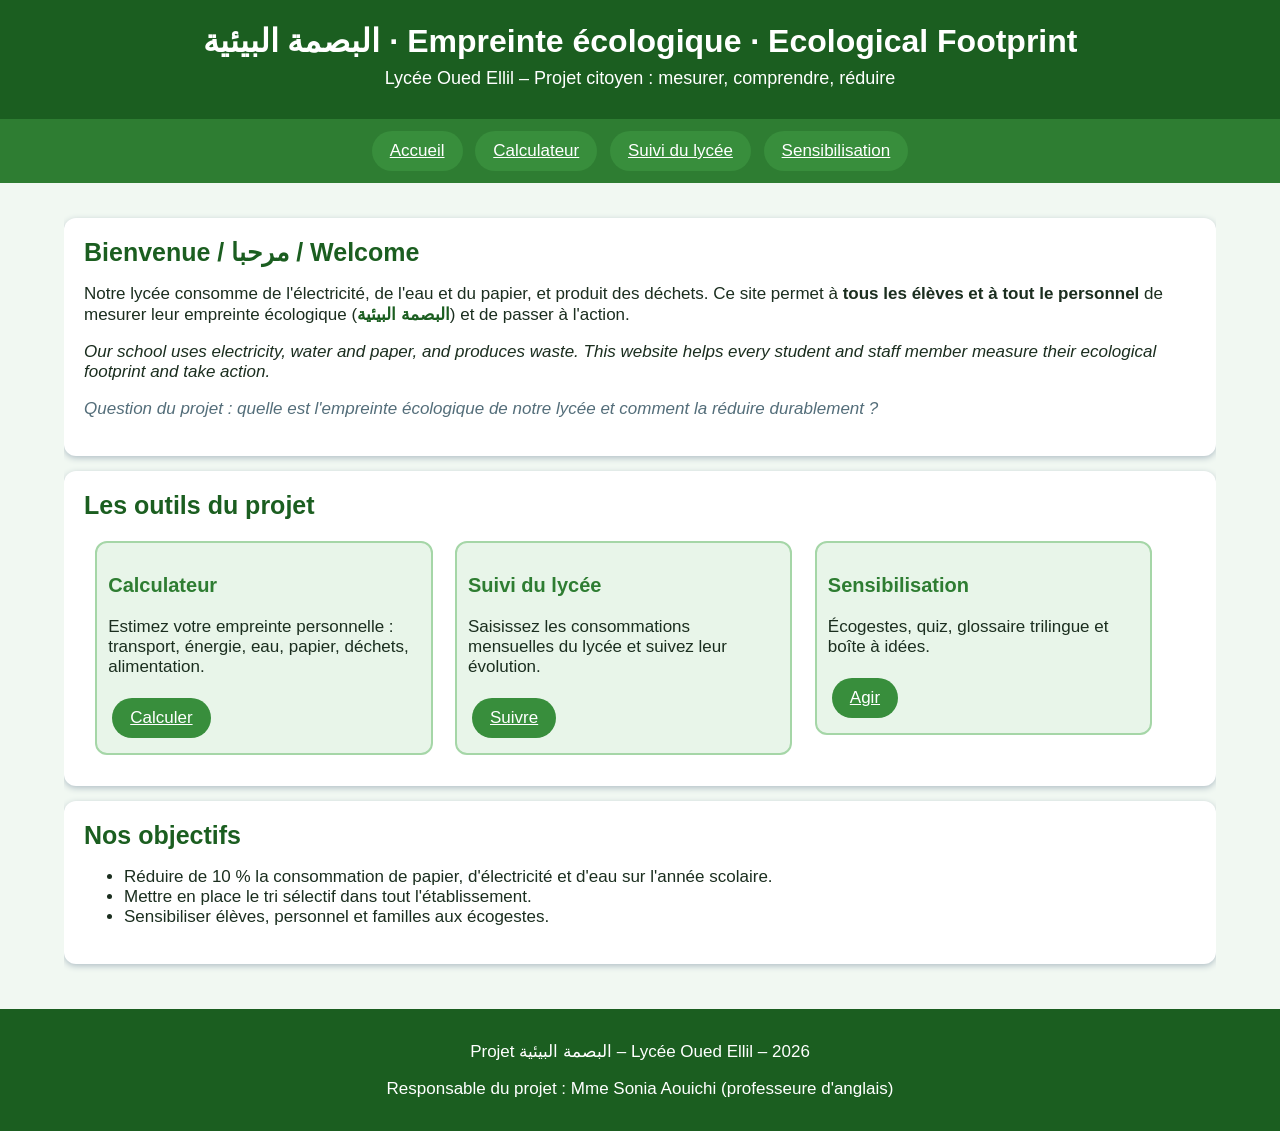
==== index.html @ 9ee53bfc "Application web du projet البصمة البيئية (Lycée Oued Ellil) Co-Authored-By: Claude Sonnet 5.5 <norep" ====
<!DOCTYPE html>
<html lang="fr">
<head>
  <meta charset="UTF-8">
  <meta name="description" content="Projet البصمة البيئية : mesurer et réduire l'empreinte écologique du Lycée Oued Ellil">
  <meta name="author" content="Lycée Oued Ellil">
  <title>Accueil – البصمة البيئية</title>
  <link rel="stylesheet" type="text/css" href="css/style.css">
  <script type="text/javascript" src="js/script.js"></script>
</head>
<body onload="init()">
  <header class="entete">
    <h1 class="titre">البصمة البيئية · Empreinte écologique · Ecological Footprint</h1>
    <p class="sous-titre">Lycée Oued Ellil – Projet citoyen : mesurer, comprendre, réduire</p>
  </header>
  <nav class="menu">
    <a class="lien" href="index.html">Accueil</a>
    <a class="lien" href="calculateur.html">Calculateur</a>
    <a class="lien" href="suivi.html">Suivi du lycée</a>
    <a class="lien" href="sensibilisation.html">Sensibilisation</a>
  </nav>
  <main class="contenu">
    <section class="bloc">
      <h2 class="sous">Bienvenue / مرحبا / Welcome</h2>
      <p>Notre lycée consomme de l'électricité, de l'eau et du papier, et produit des déchets. Ce site permet à <strong>tous les élèves et à tout le personnel</strong> de mesurer leur empreinte écologique (<span class="arabe">البصمة البيئية</span>) et de passer à l'action.</p>
      <p><em>Our school uses electricity, water and paper, and produces waste. This website helps every student and staff member measure their ecological footprint and take action.</em></p>
      <p class="note">Question du projet : quelle est l'empreinte écologique de notre lycée et comment la réduire durablement ?</p>
    </section>
    <section class="bloc">
      <h2 class="sous">Les outils du projet</h2>
      <article class="carte">
        <h3 class="sous3">Calculateur</h3>
        <p>Estimez votre empreinte personnelle : transport, énergie, eau, papier, déchets, alimentation.</p>
        <a class="lien" href="calculateur.html">Calculer</a>
      </article>
      <article class="carte">
        <h3 class="sous3">Suivi du lycée</h3>
        <p>Saisissez les consommations mensuelles du lycée et suivez leur évolution.</p>
        <a class="lien" href="suivi.html">Suivre</a>
      </article>
      <article class="carte">
        <h3 class="sous3">Sensibilisation</h3>
        <p>Écogestes, quiz, glossaire trilingue et boîte à idées.</p>
        <a class="lien" href="sensibilisation.html">Agir</a>
      </article>
      <div class="fin"></div>
    </section>
    <section class="bloc">
      <h2 class="sous">Nos objectifs</h2>
      <ul>
        <li>Réduire de 10 % la consommation de papier, d'électricité et d'eau sur l'année scolaire.</li>
        <li>Mettre en place le tri sélectif dans tout l'établissement.</li>
        <li>Sensibiliser élèves, personnel et familles aux écogestes.</li>
      </ul>
    </section>
  </main>
  <footer class="pied">
    <p>Projet البصمة البيئية – Lycée Oued Ellil – <span id="annee"></span></p>
    <p>Responsable du projet : Mme Sonia Aouichi (professeure d'anglais)</p>
  </footer>
</body>
</html>
---- css/style.css ----
body {
  font-family: Arial, Tahoma, sans-serif;
  font-size: 17px;
  color: #1b2e1f;
  background-color: #f1f8f2;
  margin: 0;
}
header.entete {
  background-color: #1b5e20;
  color: white;
  text-align: center;
  padding: 22px;
}
h1.titre {
  font-size: 32px;
  margin: 0;
}
p.sous-titre {
  font-size: 18px;
  margin: 8px;
}
nav.menu {
  background-color: #2e7d32;
  text-align: center;
  padding: 8px;
}
a.lien {
  display: inline-block;
  color: white;
  background-color: #388e3c;
  padding: 10px 18px;
  margin: 4px;
  border-radius: 20px;
  transition: background-color 0.3s;
}
a.lien:hover {
  background-color: #a5d6a7;
  color: #1b2e1f;
}
main.contenu {
  width: 90%;
  margin: 20px auto;
  overflow: hidden;
}
section.bloc {
  background-color: white;
  padding: 20px;
  margin: 15px 0;
  border-radius: 12px;
  box-shadow: 0 2px 6px #b0bec5;
  overflow: hidden;
}
h2.sous {
  color: #1b5e20;
  font-size: 25px;
  margin: 0 0 10px 0;
}
h3.sous3 {
  color: #2e7d32;
  font-size: 20px;
}
article.carte {
  float: left;
  width: 28%;
  padding: 1%;
  margin: 1%;
  background-color: #e8f5e9;
  border: 2px solid #a5d6a7;
  border-radius: 12px;
  transition: transform 0.3s;
}
article.carte:hover {
  transform: scale(1.04);
}
div.fin {
  clear: both;
}
p.note {
  font-style: italic;
  color: #546e7a;
}
span.arabe {
  color: #1b5e20;
  font-weight: bold;
}
fieldset.groupe {
  border: 2px solid #a5d6a7;
  border-radius: 10px;
  margin: 15px 0;
  padding: 12px;
}
legend.leg {
  color: #1b5e20;
  font-weight: bold;
  font-size: 19px;
}
label.etiq {
  display: block;
  font-weight: bold;
  margin: 12px 0 4px 0;
}
label.choix {
  margin-right: 20px;
}
input.champ {
  width: 40%;
  padding: 8px;
  border: 2px solid #81c784;
  border-radius: 6px;
  font-size: 16px;
}
select.champ {
  width: 44%;
  padding: 8px;
  border: 2px solid #81c784;
  border-radius: 6px;
  font-size: 16px;
}
input.champ:focus {
  background-color: #fffde7;
  border-color: #f9a825;
}
select.champ:focus {
  background-color: #fffde7;
  border-color: #f9a825;
}
input.petit {
  width: 80%;
  padding: 6px;
  border: 2px solid #81c784;
  border-radius: 6px;
  font-size: 15px;
}
input.petit:focus {
  background-color: #fffde7;
  border-color: #f9a825;
}
input.bouton {
  background-color: #2e7d32;
  color: white;
  padding: 12px 28px;
  margin: 10px 8px 10px 0;
  border: none;
  border-radius: 8px;
  font-size: 17px;
  font-weight: bold;
  transition: background-color 0.3s;
}
input.bouton:hover {
  background-color: #f9a825;
  color: #1b2e1f;
}
output.val {
  font-weight: bold;
  color: #1b5e20;
}
div.resultat {
  background-color: #e8f5e9;
  border: 2px solid #43a047;
  border-radius: 10px;
  padding: 15px;
  margin: 15px 0;
}
p.ligne-bar {
  margin: 12px 0 4px 0;
}
div.barre-fond {
  width: 100%;
  height: 20px;
  background-color: #e0e0e0;
  border-radius: 10px;
  overflow: hidden;
}
div.barre {
  width: 0%;
  height: 20px;
  background-color: #43a047;
  transition: width 0.8s;
}
span.faible {
  color: #2e7d32;
  font-weight: bold;
}
span.moyen {
  color: #ef6c00;
  font-weight: bold;
}
span.eleve {
  color: #c62828;
  font-weight: bold;
}
table.tab {
  width: 100%;
  border-collapse: collapse;
  margin: 10px 0;
}
caption.legende {
  font-weight: bold;
  font-size: 18px;
  padding: 8px;
  color: #1b5e20;
}
th.entete-tab {
  background-color: #2e7d32;
  color: white;
  padding: 8px;
  border: 1px solid #1b5e20;
}
td.cellule {
  padding: 8px;
  border: 1px solid #a5d6a7;
  text-align: center;
}
td.cellule-g {
  padding: 8px;
  border: 1px solid #a5d6a7;
  text-align: left;
}
details.eco {
  background-color: #f1f8e9;
  border: 1px solid #c5e1a5;
  border-radius: 8px;
  padding: 10px;
  margin: 8px 0;
}
summary.titre-eco {
  font-weight: bold;
  color: #1b5e20;
}
div.question {
  background-color: #f9fbe7;
  border: 1px solid #dce775;
  border-radius: 8px;
  padding: 12px;
  margin: 12px 0;
}
footer.pied {
  background-color: #1b5e20;
  color: white;
  text-align: center;
  padding: 15px;
  margin: 30px 0 0 0;
}
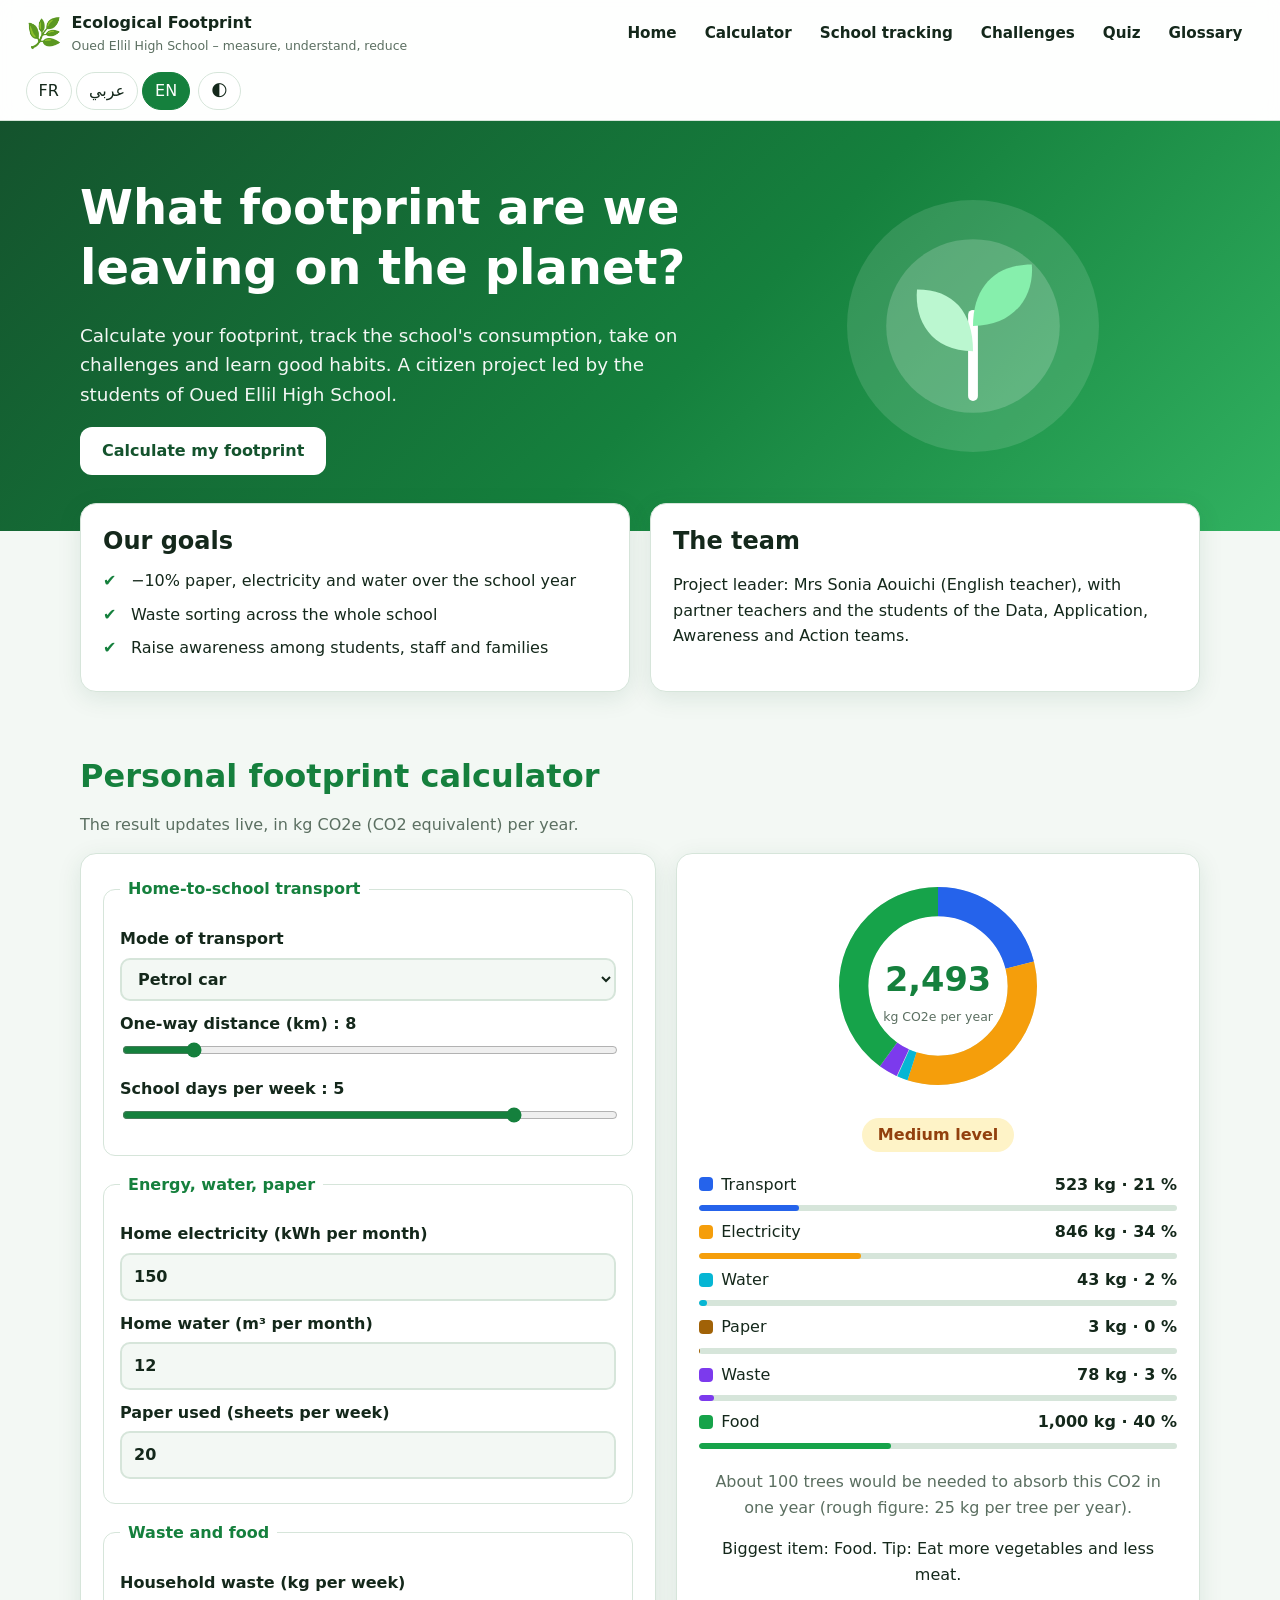
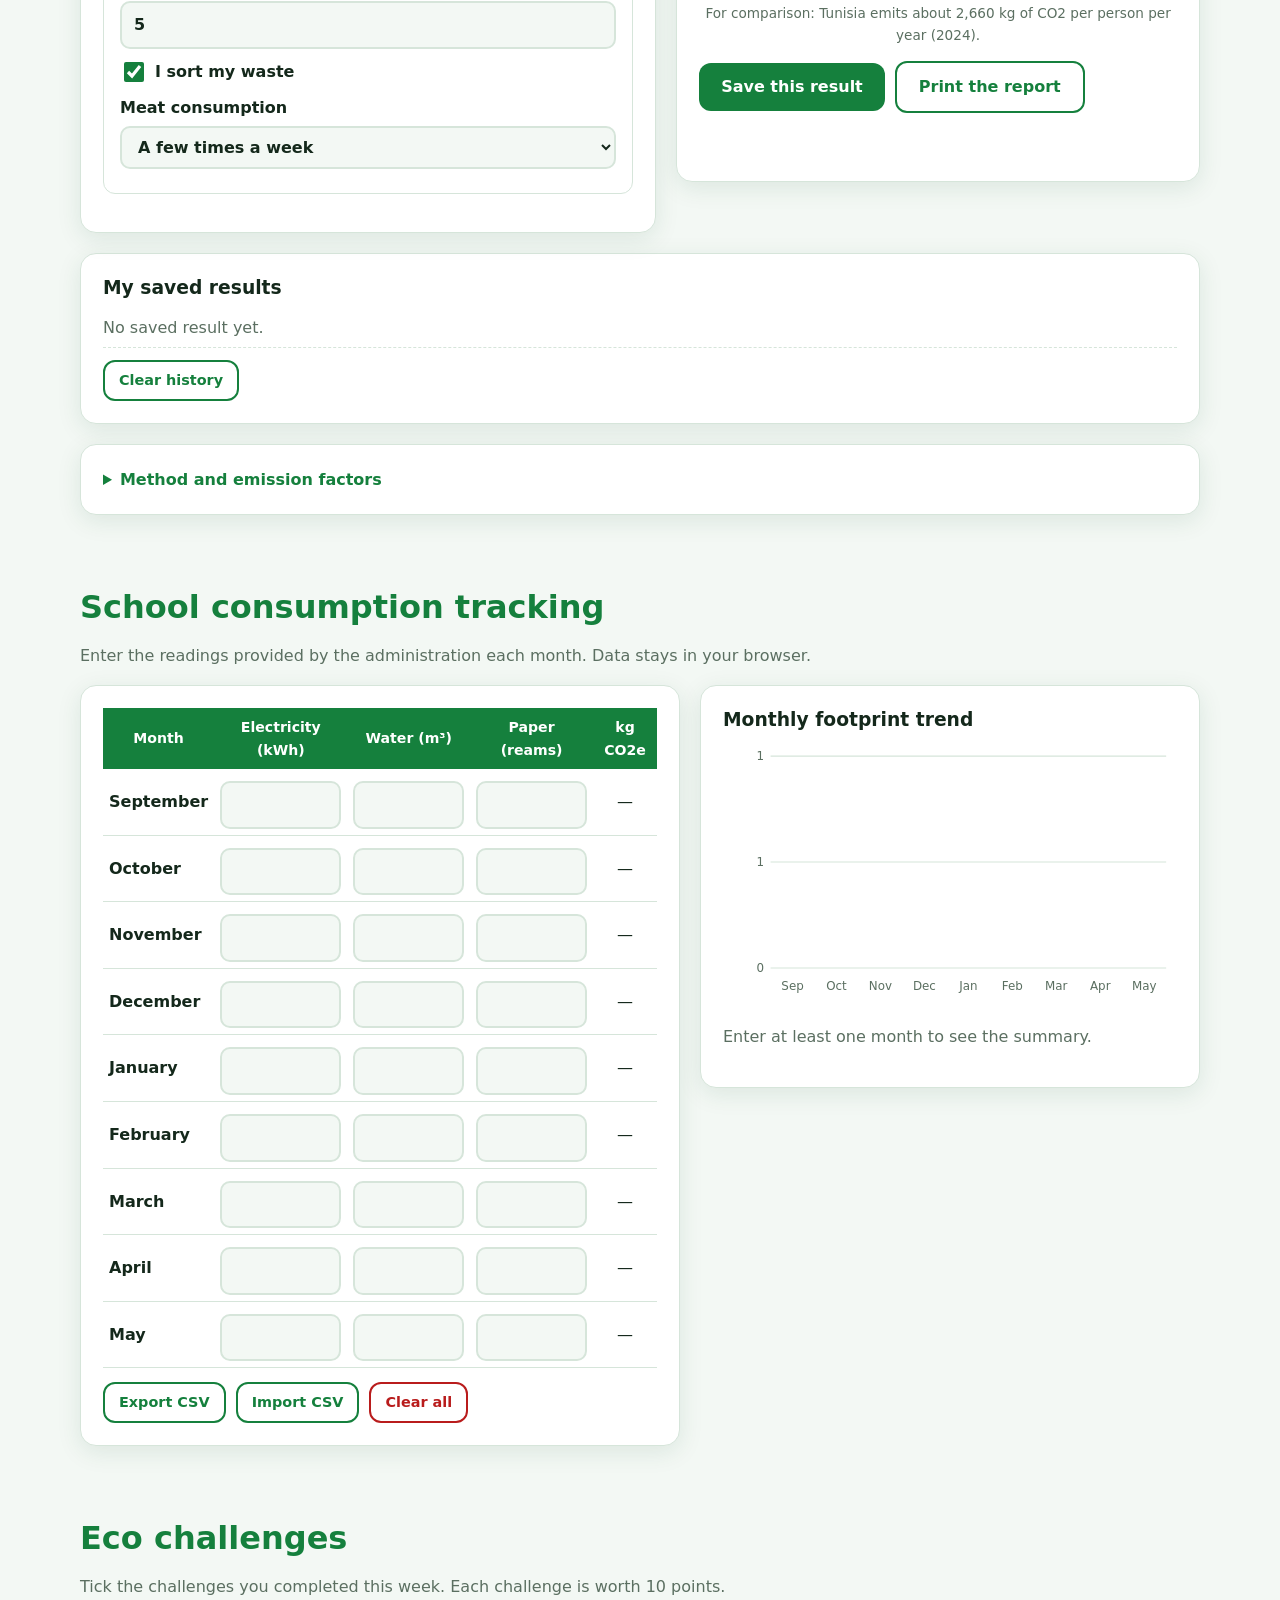
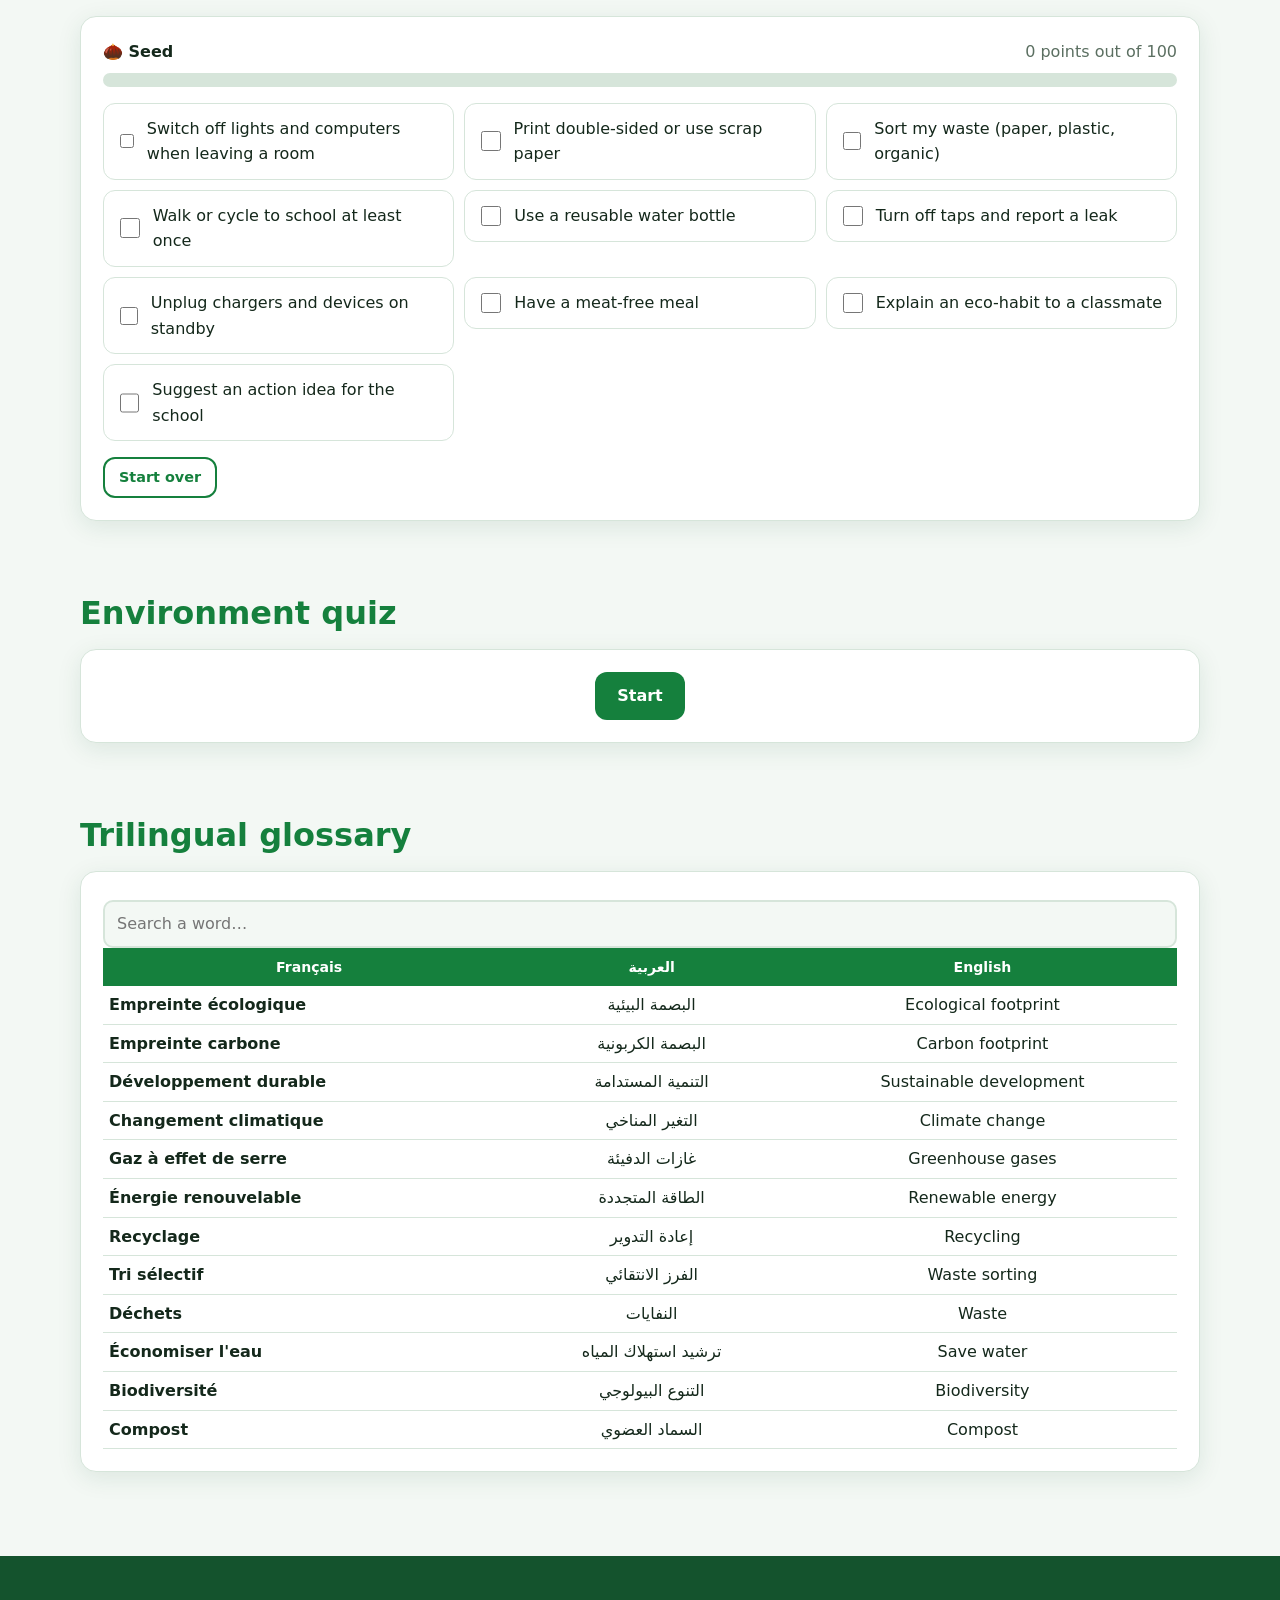
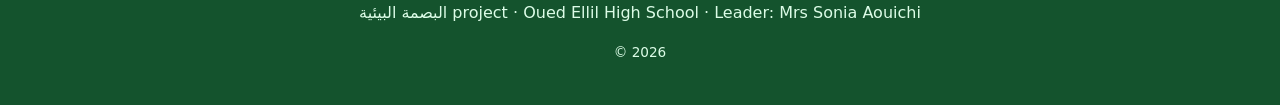
==== commit dcc3b598: "Refonte du site : design moderne, 3 langues (FR/AR/EN, RTL), graphiques, défis, quiz, sauvegarde loc" ====
--- a/index.html
+++ b/index.html
@@ -1,62 +1,240 @@
 <!DOCTYPE html>
-<html lang="fr">
+<html lang="fr" dir="ltr">
 <head>
   <meta charset="UTF-8">
-  <meta name="description" content="Projet البصمة البيئية : mesurer et réduire l'empreinte écologique du Lycée Oued Ellil">
-  <meta name="author" content="Lycée Oued Ellil">
-  <title>Accueil – البصمة البيئية</title>
-  <link rel="stylesheet" type="text/css" href="css/style.css">
-  <script type="text/javascript" src="js/script.js"></script>
+  <meta name="viewport" content="width=device-width, initial-scale=1">
+  <meta name="description" content="البصمة البيئية – Empreinte écologique – Ecological footprint : projet du Lycée Oued Ellil">
+  <meta name="theme-color" content="#14532d">
+  <title>البصمة البيئية · Empreinte écologique</title>
+  <link rel="stylesheet" href="css/style.css">
 </head>
-<body onload="init()">
-  <header class="entete">
-    <h1 class="titre">البصمة البيئية · Empreinte écologique · Ecological Footprint</h1>
-    <p class="sous-titre">Lycée Oued Ellil – Projet citoyen : mesurer, comprendre, réduire</p>
+<body>
+  <a class="skip" href="#main" data-i18n="nav.home">Accueil</a>
+
+  <header class="topbar">
+    <div class="topbar-inner">
+      <div class="brand">
+        <span class="brand-icon" aria-hidden="true">🌿</span>
+        <div>
+          <strong data-i18n="app.title">Empreinte écologique</strong>
+          <small data-i18n="app.sub"></small>
+        </div>
+      </div>
+      <nav class="nav" aria-label="Navigation principale">
+        <a href="#accueil" data-i18n="nav.home"></a>
+        <a href="#calculateur" data-i18n="nav.calc"></a>
+        <a href="#suivi" data-i18n="nav.track"></a>
+        <a href="#defis" data-i18n="nav.chall"></a>
+        <a href="#quiz" data-i18n="nav.quiz"></a>
+        <a href="#glossaire" data-i18n="nav.gloss"></a>
+      </nav>
+      <div class="tools">
+        <div class="langs" role="group" aria-label="Langue">
+          <button type="button" class="chip" data-lang="fr">FR</button>
+          <button type="button" class="chip" data-lang="ar">عربي</button>
+          <button type="button" class="chip" data-lang="en">EN</button>
+        </div>
+        <button type="button" class="chip" id="themeBtn" aria-label="Thème clair / sombre">🌓</button>
+      </div>
+    </div>
   </header>
-  <nav class="menu">
-    <a class="lien" href="index.html">Accueil</a>
-    <a class="lien" href="calculateur.html">Calculateur</a>
-    <a class="lien" href="suivi.html">Suivi du lycée</a>
-    <a class="lien" href="sensibilisation.html">Sensibilisation</a>
-  </nav>
-  <main class="contenu">
-    <section class="bloc">
-      <h2 class="sous">Bienvenue / مرحبا / Welcome</h2>
-      <p>Notre lycée consomme de l'électricité, de l'eau et du papier, et produit des déchets. Ce site permet à <strong>tous les élèves et à tout le personnel</strong> de mesurer leur empreinte écologique (<span class="arabe">البصمة البيئية</span>) et de passer à l'action.</p>
-      <p><em>Our school uses electricity, water and paper, and produces waste. This website helps every student and staff member measure their ecological footprint and take action.</em></p>
-      <p class="note">Question du projet : quelle est l'empreinte écologique de notre lycée et comment la réduire durablement ?</p>
-    </section>
-    <section class="bloc">
-      <h2 class="sous">Les outils du projet</h2>
-      <article class="carte">
-        <h3 class="sous3">Calculateur</h3>
-        <p>Estimez votre empreinte personnelle : transport, énergie, eau, papier, déchets, alimentation.</p>
-        <a class="lien" href="calculateur.html">Calculer</a>
+
+  <main id="main">
+    <!-- ACCUEIL -->
+    <section id="accueil" class="hero">
+      <div class="wrap hero-grid">
+        <div>
+          <h1 data-i18n="hero.title"></h1>
+          <p class="lead" data-i18n="hero.text"></p>
+          <a class="btn" href="#calculateur" data-i18n="hero.cta"></a>
+        </div>
+        <div class="hero-art" aria-hidden="true">
+          <svg viewBox="0 0 200 200" role="img">
+            <circle cx="100" cy="100" r="90" fill="rgba(255,255,255,.12)"/>
+            <circle cx="100" cy="100" r="62" fill="rgba(255,255,255,.18)"/>
+            <path d="M100 150 V92" stroke="#fff" stroke-width="7" stroke-linecap="round"/>
+            <path d="M100 118 C70 118 58 96 60 74 C86 74 100 90 100 118 Z" fill="#bbf7d0"/>
+            <path d="M100 100 C130 100 144 78 142 56 C116 56 100 72 100 100 Z" fill="#86efac"/>
+          </svg>
+        </div>
+      </div>
+    </section>
+
+    <section class="wrap cards3">
+      <article class="card">
+        <h2 data-i18n="goals.title"></h2>
+        <ul class="ticks">
+          <li data-i18n="goals.1"></li>
+          <li data-i18n="goals.2"></li>
+          <li data-i18n="goals.3"></li>
+        </ul>
       </article>
-      <article class="carte">
-        <h3 class="sous3">Suivi du lycée</h3>
-        <p>Saisissez les consommations mensuelles du lycée et suivez leur évolution.</p>
-        <a class="lien" href="suivi.html">Suivre</a>
+      <article class="card">
+        <h2 data-i18n="team.title"></h2>
+        <p data-i18n="team.text"></p>
       </article>
-      <article class="carte">
-        <h3 class="sous3">Sensibilisation</h3>
-        <p>Écogestes, quiz, glossaire trilingue et boîte à idées.</p>
-        <a class="lien" href="sensibilisation.html">Agir</a>
-      </article>
-      <div class="fin"></div>
-    </section>
-    <section class="bloc">
-      <h2 class="sous">Nos objectifs</h2>
-      <ul>
-        <li>Réduire de 10 % la consommation de papier, d'électricité et d'eau sur l'année scolaire.</li>
-        <li>Mettre en place le tri sélectif dans tout l'établissement.</li>
-        <li>Sensibiliser élèves, personnel et familles aux écogestes.</li>
-      </ul>
+    </section>
+
+    <!-- CALCULATEUR -->
+    <section id="calculateur" class="wrap section">
+      <h2 class="section-title" data-i18n="calc.title"></h2>
+      <p class="muted" data-i18n="calc.intro"></p>
+      <div class="calc-grid">
+        <form class="card form" id="calcForm" onsubmit="return false">
+          <fieldset>
+            <legend data-i18n="calc.transport"></legend>
+            <label><span data-i18n="calc.mode"></span>
+              <select id="mode">
+                <option value="0.218" data-i18n="mode.car"></option>
+                <option value="0.113" data-i18n="mode.moto"></option>
+                <option value="0.146" data-i18n="mode.bus"></option>
+                <option value="0" data-i18n="mode.bike"></option>
+              </select>
+            </label>
+            <label><span data-i18n="calc.distance"></span> : <b id="distanceVal">8</b>
+              <input type="range" id="distance" min="0" max="60" step="0.5" value="8">
+            </label>
+            <label><span data-i18n="calc.days"></span> : <b id="daysVal">5</b>
+              <input type="range" id="days" min="1" max="6" step="1" value="5">
+            </label>
+          </fieldset>
+          <fieldset>
+            <legend data-i18n="calc.home"></legend>
+            <label><span data-i18n="calc.elec"></span>
+              <input type="number" id="elec" min="0" step="1" value="150" inputmode="decimal">
+            </label>
+            <label><span data-i18n="calc.water"></span>
+              <input type="number" id="water" min="0" step="0.5" value="12" inputmode="decimal">
+            </label>
+            <label><span data-i18n="calc.paper"></span>
+              <input type="number" id="paper" min="0" step="1" value="20" inputmode="decimal">
+            </label>
+          </fieldset>
+          <fieldset>
+            <legend data-i18n="calc.wastegroup"></legend>
+            <label><span data-i18n="calc.waste"></span>
+              <input type="number" id="waste" min="0" step="0.5" value="5" inputmode="decimal">
+            </label>
+            <label class="check"><input type="checkbox" id="sort" checked> <span data-i18n="calc.sort"></span></label>
+            <label><span data-i18n="calc.food"></span>
+              <select id="food">
+                <option value="1500" data-i18n="food.high"></option>
+                <option value="1000" selected data-i18n="food.mid"></option>
+                <option value="600" data-i18n="food.low"></option>
+              </select>
+            </label>
+          </fieldset>
+        </form>
+
+        <div class="card result" id="result" aria-live="polite">
+          <div class="donut-box">
+            <svg id="donut" viewBox="0 0 120 120" role="img" aria-label="Répartition de l'empreinte"></svg>
+            <div class="donut-center">
+              <strong id="totalVal">0</strong>
+              <span data-i18n="calc.unit"></span>
+            </div>
+          </div>
+          <p id="levelBadge" class="badge"></p>
+          <ul id="legend" class="legend"></ul>
+          <p id="treesText" class="muted"></p>
+          <p id="topText"></p>
+          <p class="muted small" data-i18n="calc.ref"></p>
+          <div class="row">
+            <button type="button" class="btn" id="saveBtn" data-i18n="calc.save"></button>
+            <button type="button" class="btn ghost" id="printBtn" data-i18n="calc.print"></button>
+          </div>
+          <p id="savedMsg" class="ok small" role="status"></p>
+        </div>
+      </div>
+
+      <div class="card">
+        <h3 data-i18n="calc.history"></h3>
+        <ul id="history" class="history"></ul>
+        <button type="button" class="btn ghost small-btn" id="clearHistory" data-i18n="calc.clear"></button>
+      </div>
+      <details class="card method">
+        <summary data-i18n="calc.method"></summary>
+        <p class="muted" data-i18n="calc.methodtext"></p>
+      </details>
+    </section>
+
+    <!-- SUIVI -->
+    <section id="suivi" class="wrap section">
+      <h2 class="section-title" data-i18n="track.title"></h2>
+      <p class="muted" data-i18n="track.intro"></p>
+      <div class="track-grid">
+        <div class="card table-wrap">
+          <table id="trackTable">
+            <thead>
+              <tr>
+                <th data-i18n="th.month"></th>
+                <th data-i18n="th.elec"></th>
+                <th data-i18n="th.water"></th>
+                <th data-i18n="th.paper"></th>
+                <th data-i18n="th.co2"></th>
+              </tr>
+            </thead>
+            <tbody id="trackBody"></tbody>
+          </table>
+          <div class="row">
+            <button type="button" class="btn ghost small-btn" id="exportBtn" data-i18n="track.export"></button>
+            <label class="btn ghost small-btn filebtn"><span data-i18n="track.import"></span>
+              <input type="file" id="importFile" accept=".csv,text/csv" hidden>
+            </label>
+            <button type="button" class="btn ghost small-btn danger" id="resetTrack" data-i18n="track.reset"></button>
+          </div>
+        </div>
+        <div class="card">
+          <h3 data-i18n="track.chart"></h3>
+          <svg id="trackChart" viewBox="0 0 420 240" class="chart" role="img"></svg>
+          <p id="trackSummary" class="muted"></p>
+          <p id="trackVerdict"></p>
+        </div>
+      </div>
+    </section>
+
+    <!-- DEFIS -->
+    <section id="defis" class="wrap section">
+      <h2 class="section-title" data-i18n="chall.title"></h2>
+      <p class="muted" data-i18n="chall.intro"></p>
+      <div class="card">
+        <div class="progress-head">
+          <strong id="badgeName"></strong>
+          <span id="pointsText" class="muted"></span>
+        </div>
+        <div class="progress" aria-hidden="true"><div id="progressBar"></div></div>
+        <ul id="challList" class="chall"></ul>
+        <button type="button" class="btn ghost small-btn" id="challReset" data-i18n="chall.reset"></button>
+      </div>
+    </section>
+
+    <!-- QUIZ -->
+    <section id="quiz" class="wrap section">
+      <h2 class="section-title" data-i18n="quiz.title"></h2>
+      <div class="card quiz" id="quizBox"></div>
+    </section>
+
+    <!-- GLOSSAIRE -->
+    <section id="glossaire" class="wrap section">
+      <h2 class="section-title" data-i18n="gloss.title"></h2>
+      <div class="card table-wrap">
+        <input type="search" id="glossSearch" data-i18n-ph="gloss.search" placeholder="Rechercher…" class="search">
+        <table>
+          <thead>
+            <tr><th data-i18n="gloss.fr"></th><th data-i18n="gloss.ar"></th><th data-i18n="gloss.en"></th></tr>
+          </thead>
+          <tbody id="glossBody"></tbody>
+        </table>
+      </div>
     </section>
   </main>
-  <footer class="pied">
-    <p>Projet البصمة البيئية – Lycée Oued Ellil – <span id="annee"></span></p>
-    <p>Responsable du projet : Mme Sonia Aouichi (professeure d'anglais)</p>
+
+  <footer class="footer">
+    <p data-i18n="footer.text"></p>
+    <p class="small">© <span id="year"></span></p>
   </footer>
+
+  <script src="js/i18n.js"></script>
+  <script src="js/app.js"></script>
 </body>
 </html>
--- a/css/style.css
+++ b/css/style.css
@@ -1,243 +1,195 @@
+:root {
+  --bg: #f3f8f4;
+  --surface: #ffffff;
+  --text: #14281b;
+  --muted: #5b6f61;
+  --line: #d6e5da;
+  --primary: #15803d;
+  --primary-dark: #14532d;
+  --accent: #f59e0b;
+  --danger: #b91c1c;
+  --shadow: 0 6px 24px rgba(20, 83, 45, .10);
+  --radius: 16px;
+}
+[data-theme="dark"] {
+  --bg: #0e1a13;
+  --surface: #162419;
+  --text: #e6f2e9;
+  --muted: #9bb3a3;
+  --line: #264233;
+  --primary: #4ade80;
+  --primary-dark: #052e16;
+  --shadow: 0 6px 24px rgba(0, 0, 0, .35);
+}
+* { box-sizing: border-box; }
+html { scroll-behavior: smooth; scroll-padding-top: 90px; }
 body {
-  font-family: Arial, Tahoma, sans-serif;
-  font-size: 17px;
-  color: #1b2e1f;
-  background-color: #f1f8f2;
   margin: 0;
+  font-family: "Segoe UI", system-ui, -apple-system, Tahoma, Arial, sans-serif;
+  background: var(--bg);
+  color: var(--text);
+  line-height: 1.6;
 }
-header.entete {
-  background-color: #1b5e20;
-  color: white;
-  text-align: center;
-  padding: 22px;
+h1, h2, h3 { line-height: 1.25; margin: 0 0 .5em; }
+a { color: var(--primary); }
+.wrap { width: min(1120px, 92%); margin-inline: auto; }
+.muted { color: var(--muted); }
+.small { font-size: .85rem; }
+.ok { color: var(--primary); font-weight: 600; min-height: 1.4em; }
+.skip { position: absolute; inset-inline-start: -999px; }
+.skip:focus { inset-inline-start: 8px; top: 8px; background: #fff; padding: 8px 12px; z-index: 99; }
+
+/* Barre du haut */
+.topbar {
+  position: sticky; top: 0; z-index: 50;
+  background: color-mix(in srgb, var(--surface) 88%, transparent);
+  backdrop-filter: blur(10px);
+  border-bottom: 1px solid var(--line);
 }
-h1.titre {
-  font-size: 32px;
-  margin: 0;
+.topbar-inner {
+  width: min(1240px, 96%); margin-inline: auto;
+  display: flex; align-items: center; gap: 16px; flex-wrap: wrap;
+  padding: 10px 0;
 }
-p.sous-titre {
-  font-size: 18px;
-  margin: 8px;
+.brand { display: flex; align-items: center; gap: 10px; margin-inline-end: auto; }
+.brand-icon { font-size: 1.8rem; }
+.brand small { display: block; color: var(--muted); font-size: .78rem; }
+.nav { display: flex; gap: 4px; flex-wrap: wrap; }
+.nav a {
+  text-decoration: none; color: var(--text);
+  padding: 6px 12px; border-radius: 999px; font-weight: 600; font-size: .95rem;
 }
-nav.menu {
-  background-color: #2e7d32;
-  text-align: center;
-  padding: 8px;
+.nav a:hover { background: var(--line); }
+.tools { display: flex; gap: 8px; align-items: center; }
+.langs { display: flex; gap: 4px; }
+.chip {
+  border: 1px solid var(--line); background: var(--surface); color: var(--text);
+  border-radius: 999px; padding: 5px 12px; font-weight: 700; cursor: pointer; font: inherit;
 }
-a.lien {
-  display: inline-block;
-  color: white;
-  background-color: #388e3c;
-  padding: 10px 18px;
-  margin: 4px;
-  border-radius: 20px;
-  transition: background-color 0.3s;
+.chip[aria-pressed="true"] { background: var(--primary); color: #fff; border-color: var(--primary); }
+[data-theme="dark"] .chip[aria-pressed="true"] { color: var(--primary-dark); }
+
+/* Boutons */
+.btn {
+  display: inline-block; border: 0; cursor: pointer; font: inherit; font-weight: 700;
+  background: var(--primary); color: #fff; padding: 11px 22px; border-radius: 12px;
+  text-decoration: none; transition: transform .15s, box-shadow .15s;
 }
-a.lien:hover {
-  background-color: #a5d6a7;
-  color: #1b2e1f;
+[data-theme="dark"] .btn { color: var(--primary-dark); }
+.btn:hover { transform: translateY(-2px); box-shadow: var(--shadow); }
+.btn.ghost { background: transparent; color: var(--primary); border: 2px solid var(--primary); }
+.btn.danger { color: var(--danger); border-color: var(--danger); }
+.small-btn { padding: 7px 14px; font-size: .9rem; }
+:focus-visible { outline: 3px solid var(--accent); outline-offset: 2px; }
+
+/* Hero */
+.hero {
+  background: linear-gradient(135deg, #14532d 0%, #15803d 55%, #4ade80 140%);
+  color: #fff; padding: 56px 0;
 }
-main.contenu {
-  width: 90%;
-  margin: 20px auto;
-  overflow: hidden;
+.hero h1 { font-size: clamp(1.9rem, 4.5vw, 3rem); }
+.lead { font-size: 1.15rem; max-width: 56ch; opacity: .95; }
+.hero .btn { background: #fff; color: #14532d; }
+.hero-grid { display: grid; grid-template-columns: 1.4fr 1fr; gap: 32px; align-items: center; }
+.hero-art svg { width: min(280px, 100%); display: block; margin-inline: auto; animation: float 5s ease-in-out infinite; }
+@keyframes float { 50% { transform: translateY(-10px); } }
+
+/* Cartes et sections */
+.section { padding: 44px 0 8px; }
+.section-title { font-size: clamp(1.5rem, 3vw, 2rem); color: var(--primary); }
+.card {
+  background: var(--surface); border: 1px solid var(--line);
+  border-radius: var(--radius); box-shadow: var(--shadow); padding: 22px; margin-bottom: 20px;
 }
-section.bloc {
-  background-color: white;
-  padding: 20px;
-  margin: 15px 0;
-  border-radius: 12px;
-  box-shadow: 0 2px 6px #b0bec5;
-  overflow: hidden;
+.cards3 { display: grid; grid-template-columns: repeat(auto-fit, minmax(300px, 1fr)); gap: 20px; margin-top: -28px; position: relative; }
+.ticks { list-style: none; padding: 0; margin: 0; }
+.ticks li { padding-inline-start: 28px; position: relative; margin: 8px 0; }
+.ticks li::before { content: "✔"; position: absolute; inset-inline-start: 0; color: var(--primary); font-weight: 800; }
+
+/* Formulaires */
+.calc-grid { display: grid; grid-template-columns: 1.1fr 1fr; gap: 20px; align-items: start; margin-top: 16px; }
+fieldset { border: 1px solid var(--line); border-radius: 12px; margin: 0 0 16px; padding: 14px 16px; }
+legend { font-weight: 800; color: var(--primary); padding: 0 8px; }
+label { display: block; margin: 10px 0; font-weight: 600; }
+.check { display: flex; align-items: center; gap: 8px; }
+input[type="number"], select, .search {
+  display: block; width: 100%; margin-top: 6px; padding: 9px 12px; font: inherit;
+  background: var(--bg); color: var(--text); border: 2px solid var(--line); border-radius: 10px;
 }
-h2.sous {
-  color: #1b5e20;
-  font-size: 25px;
-  margin: 0 0 10px 0;
+input[type="number"]:focus, select:focus, .search:focus { border-color: var(--primary); outline: none; }
+input[type="range"] { width: 100%; accent-color: var(--primary); margin-top: 6px; }
+input[type="checkbox"] { width: 20px; height: 20px; accent-color: var(--primary); }
+.row { display: flex; gap: 10px; flex-wrap: wrap; margin-top: 14px; align-items: center; }
+.filebtn { cursor: pointer; margin: 0; }
+
+/* Résultat */
+.result { position: sticky; top: 96px; text-align: center; }
+.donut-box { position: relative; width: 220px; margin: 0 auto 8px; }
+#donut { width: 100%; transform: rotate(-90deg); }
+.donut-center { position: absolute; inset: 0; display: flex; flex-direction: column; align-items: center; justify-content: center; }
+.donut-center strong { font-size: 2.1rem; color: var(--primary); }
+.donut-center span { font-size: .78rem; color: var(--muted); max-width: 110px; }
+.badge { display: inline-block; padding: 4px 16px; border-radius: 999px; font-weight: 800; margin: 6px 0; }
+.badge.low { background: #dcfce7; color: #166534; }
+.badge.mid { background: #fef3c7; color: #92400e; }
+.badge.high { background: #fee2e2; color: #991b1b; }
+.legend { list-style: none; padding: 0; margin: 10px 0; text-align: start; }
+.legend li { display: grid; grid-template-columns: 14px 1fr auto; gap: 8px; align-items: center; padding: 4px 0; }
+.legend i { width: 14px; height: 14px; border-radius: 4px; display: block; }
+.legend .bar { grid-column: 1 / -1; height: 6px; background: var(--line); border-radius: 4px; overflow: hidden; }
+.legend .bar div { height: 100%; border-radius: 4px; transition: width .6s; }
+.history { list-style: none; padding: 0; margin: 0 0 12px; }
+.history li { display: flex; justify-content: space-between; border-bottom: 1px dashed var(--line); padding: 6px 0; }
+.method summary { cursor: pointer; font-weight: 700; color: var(--primary); }
+
+/* Suivi */
+.track-grid { display: grid; grid-template-columns: 1.2fr 1fr; gap: 20px; margin-top: 16px; align-items: start; }
+.table-wrap { overflow-x: auto; }
+table { width: 100%; border-collapse: collapse; }
+th { background: var(--primary); color: #fff; padding: 8px; font-size: .88rem; }
+[data-theme="dark"] th { color: var(--primary-dark); }
+td { padding: 6px; border-bottom: 1px solid var(--line); text-align: center; }
+td:first-child { text-align: start; font-weight: 600; }
+td input { width: 100%; min-width: 70px; padding: 6px; font: inherit; text-align: center; background: var(--bg); color: var(--text); border: 1px solid var(--line); border-radius: 8px; }
+.chart { width: 100%; height: auto; }
+.chart text { fill: var(--muted); font-size: 11px; }
+
+/* Défis */
+.progress-head { display: flex; justify-content: space-between; margin-bottom: 8px; }
+.progress { height: 14px; background: var(--line); border-radius: 999px; overflow: hidden; }
+#progressBar { height: 100%; width: 0; background: linear-gradient(90deg, #86efac, #15803d); transition: width .5s; }
+.chall { list-style: none; padding: 0; margin: 16px 0; display: grid; grid-template-columns: repeat(auto-fit, minmax(300px, 1fr)); gap: 10px; }
+.chall li label { display: flex; gap: 10px; align-items: center; margin: 0; padding: 12px; border: 1px solid var(--line); border-radius: 12px; cursor: pointer; font-weight: 500; }
+.chall li label:hover { background: var(--bg); }
+.chall li.done label { background: #dcfce7; color: #14532d; border-color: #86efac; }
+
+/* Quiz */
+.quiz .opt { display: block; width: 100%; text-align: start; margin: 8px 0; padding: 12px 16px; font: inherit; background: var(--bg); color: var(--text); border: 2px solid var(--line); border-radius: 12px; cursor: pointer; }
+.quiz .opt:hover:not(:disabled) { border-color: var(--primary); }
+.quiz .opt.good { background: #dcfce7; border-color: #16a34a; color: #14532d; }
+.quiz .opt.bad { background: #fee2e2; border-color: #dc2626; color: #7f1d1d; }
+.quiz .bar { height: 8px; background: var(--line); border-radius: 8px; overflow: hidden; margin-bottom: 14px; }
+.quiz .bar div { height: 100%; background: var(--primary); transition: width .4s; }
+.final { text-align: center; }
+.final .big { font-size: 3rem; font-weight: 800; color: var(--primary); }
+
+.footer { text-align: center; background: var(--primary-dark); color: #dcfce7; padding: 28px 12px; margin-top: 56px; }
+[data-theme="dark"] .footer { background: #052e16; }
+
+/* Adaptation écrans */
+@media (max-width: 860px) {
+  .hero-grid, .calc-grid, .track-grid { grid-template-columns: 1fr; }
+  .hero-art { display: none; }
+  .result { position: static; }
+  .brand small { display: none; }
 }
-h3.sous3 {
-  color: #2e7d32;
-  font-size: 20px;
+@media (prefers-reduced-motion: reduce) {
+  * { animation: none !important; transition: none !important; scroll-behavior: auto !important; }
 }
-article.carte {
-  float: left;
-  width: 28%;
-  padding: 1%;
-  margin: 1%;
-  background-color: #e8f5e9;
-  border: 2px solid #a5d6a7;
-  border-radius: 12px;
-  transition: transform 0.3s;
+/* Impression : rapport propre */
+@media print {
+  .topbar, .hero, .cards3, #suivi, #defis, #quiz, #glossaire, .footer, .row, form, .method, #clearHistory { display: none !important; }
+  body { background: #fff; color: #000; }
+  .card { box-shadow: none; border: 1px solid #999; }
+  .result { position: static; }
 }
-article.carte:hover {
-  transform: scale(1.04);
-}
-div.fin {
-  clear: both;
-}
-p.note {
-  font-style: italic;
-  color: #546e7a;
-}
-span.arabe {
-  color: #1b5e20;
-  font-weight: bold;
-}
-fieldset.groupe {
-  border: 2px solid #a5d6a7;
-  border-radius: 10px;
-  margin: 15px 0;
-  padding: 12px;
-}
-legend.leg {
-  color: #1b5e20;
-  font-weight: bold;
-  font-size: 19px;
-}
-label.etiq {
-  display: block;
-  font-weight: bold;
-  margin: 12px 0 4px 0;
-}
-label.choix {
-  margin-right: 20px;
-}
-input.champ {
-  width: 40%;
-  padding: 8px;
-  border: 2px solid #81c784;
-  border-radius: 6px;
-  font-size: 16px;
-}
-select.champ {
-  width: 44%;
-  padding: 8px;
-  border: 2px solid #81c784;
-  border-radius: 6px;
-  font-size: 16px;
-}
-input.champ:focus {
-  background-color: #fffde7;
-  border-color: #f9a825;
-}
-select.champ:focus {
-  background-color: #fffde7;
-  border-color: #f9a825;
-}
-input.petit {
-  width: 80%;
-  padding: 6px;
-  border: 2px solid #81c784;
-  border-radius: 6px;
-  font-size: 15px;
-}
-input.petit:focus {
-  background-color: #fffde7;
-  border-color: #f9a825;
-}
-input.bouton {
-  background-color: #2e7d32;
-  color: white;
-  padding: 12px 28px;
-  margin: 10px 8px 10px 0;
-  border: none;
-  border-radius: 8px;
-  font-size: 17px;
-  font-weight: bold;
-  transition: background-color 0.3s;
-}
-input.bouton:hover {
-  background-color: #f9a825;
-  color: #1b2e1f;
-}
-output.val {
-  font-weight: bold;
-  color: #1b5e20;
-}
-div.resultat {
-  background-color: #e8f5e9;
-  border: 2px solid #43a047;
-  border-radius: 10px;
-  padding: 15px;
-  margin: 15px 0;
-}
-p.ligne-bar {
-  margin: 12px 0 4px 0;
-}
-div.barre-fond {
-  width: 100%;
-  height: 20px;
-  background-color: #e0e0e0;
-  border-radius: 10px;
-  overflow: hidden;
-}
-div.barre {
-  width: 0%;
-  height: 20px;
-  background-color: #43a047;
-  transition: width 0.8s;
-}
-span.faible {
-  color: #2e7d32;
-  font-weight: bold;
-}
-span.moyen {
-  color: #ef6c00;
-  font-weight: bold;
-}
-span.eleve {
-  color: #c62828;
-  font-weight: bold;
-}
-table.tab {
-  width: 100%;
-  border-collapse: collapse;
-  margin: 10px 0;
-}
-caption.legende {
-  font-weight: bold;
-  font-size: 18px;
-  padding: 8px;
-  color: #1b5e20;
-}
-th.entete-tab {
-  background-color: #2e7d32;
-  color: white;
-  padding: 8px;
-  border: 1px solid #1b5e20;
-}
-td.cellule {
-  padding: 8px;
-  border: 1px solid #a5d6a7;
-  text-align: center;
-}
-td.cellule-g {
-  padding: 8px;
-  border: 1px solid #a5d6a7;
-  text-align: left;
-}
-details.eco {
-  background-color: #f1f8e9;
-  border: 1px solid #c5e1a5;
-  border-radius: 8px;
-  padding: 10px;
-  margin: 8px 0;
-}
-summary.titre-eco {
-  font-weight: bold;
-  color: #1b5e20;
-}
-div.question {
-  background-color: #f9fbe7;
-  border: 1px solid #dce775;
-  border-radius: 8px;
-  padding: 12px;
-  margin: 12px 0;
-}
-footer.pied {
-  background-color: #1b5e20;
-  color: white;
-  text-align: center;
-  padding: 15px;
-  margin: 30px 0 0 0;
-}
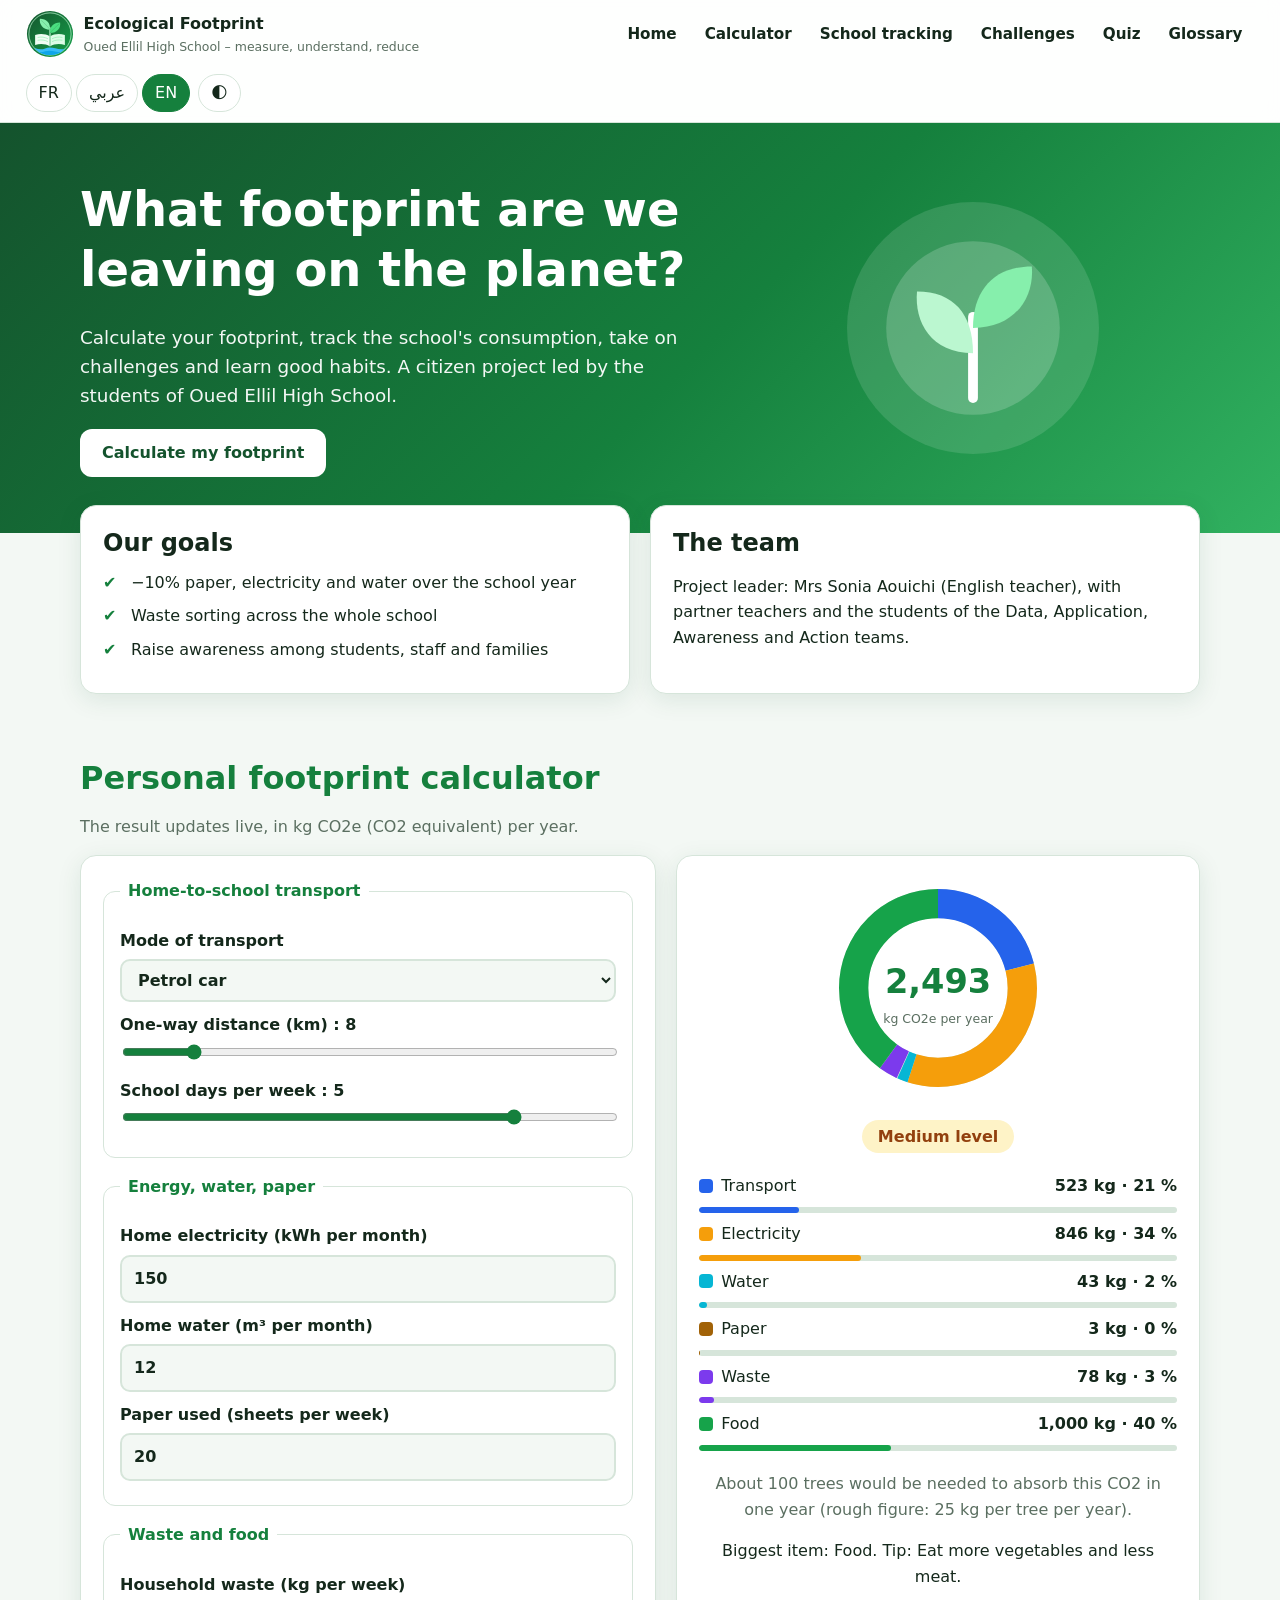
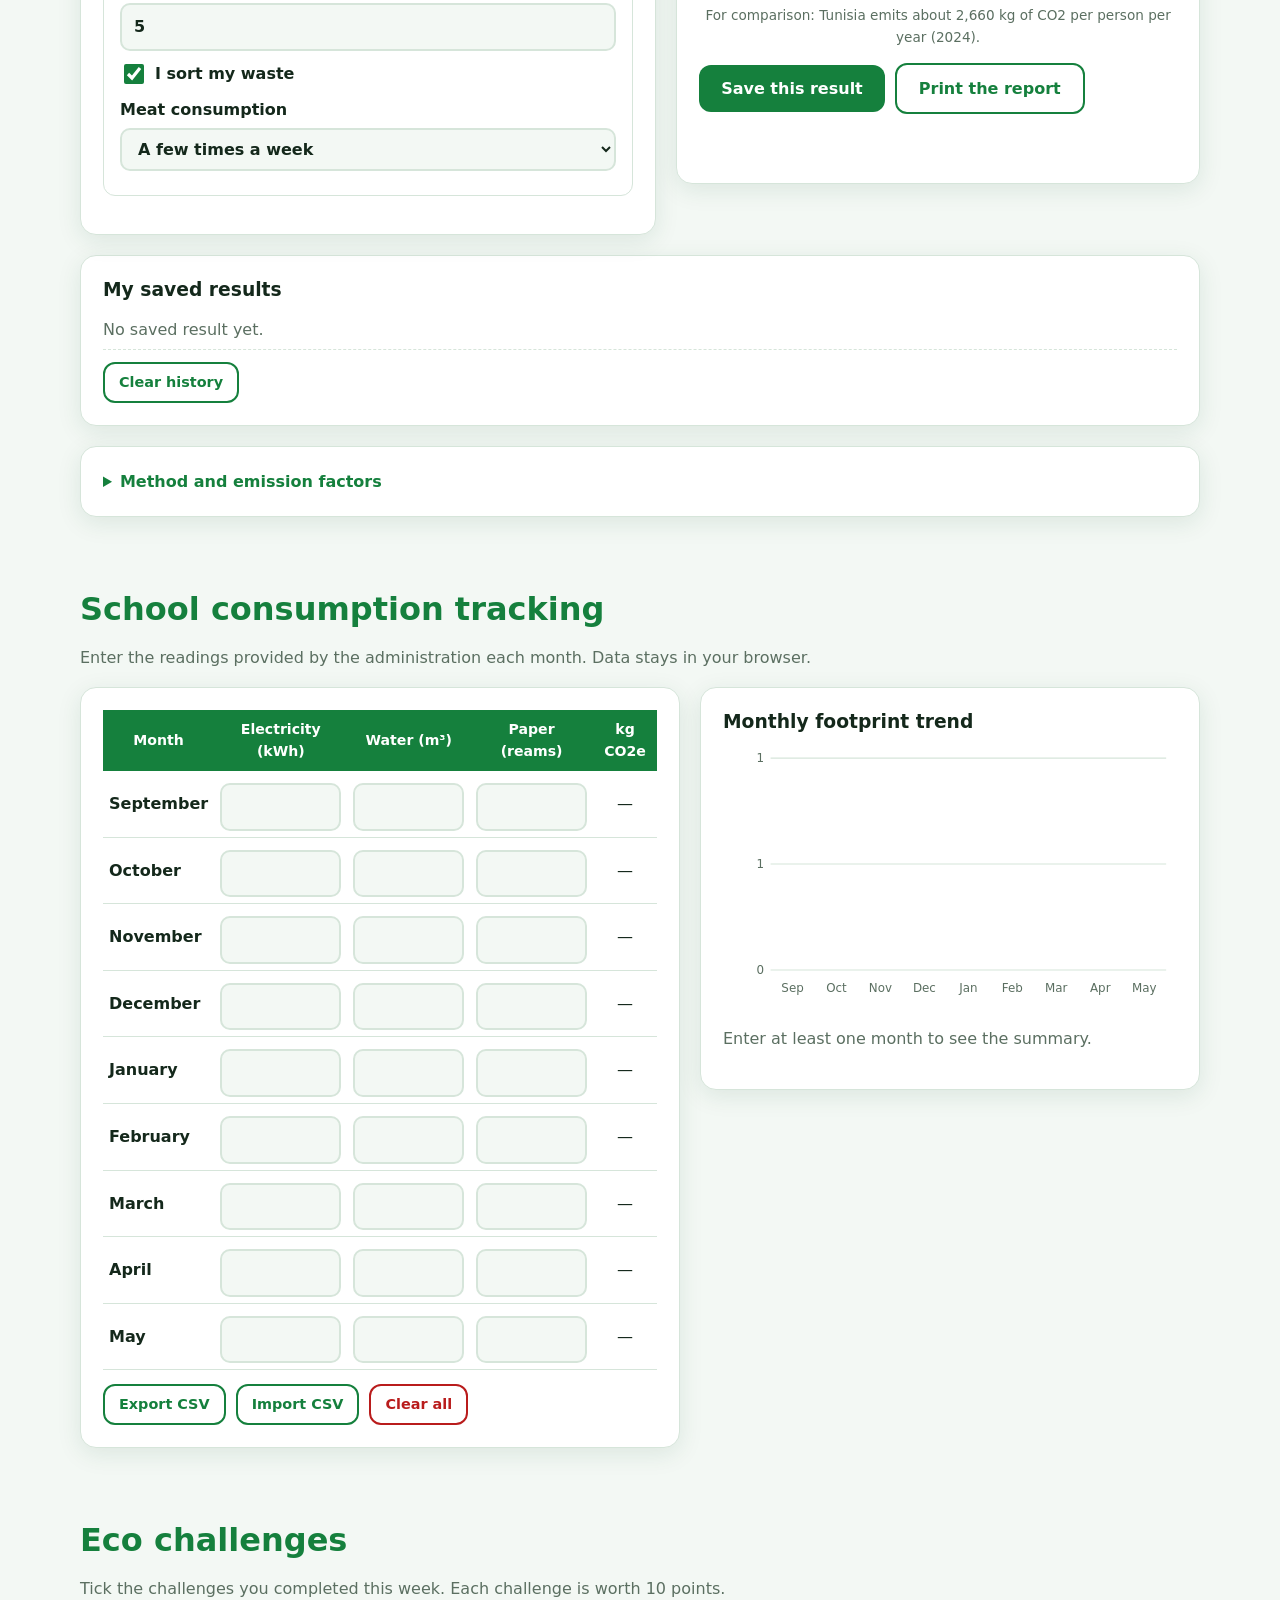
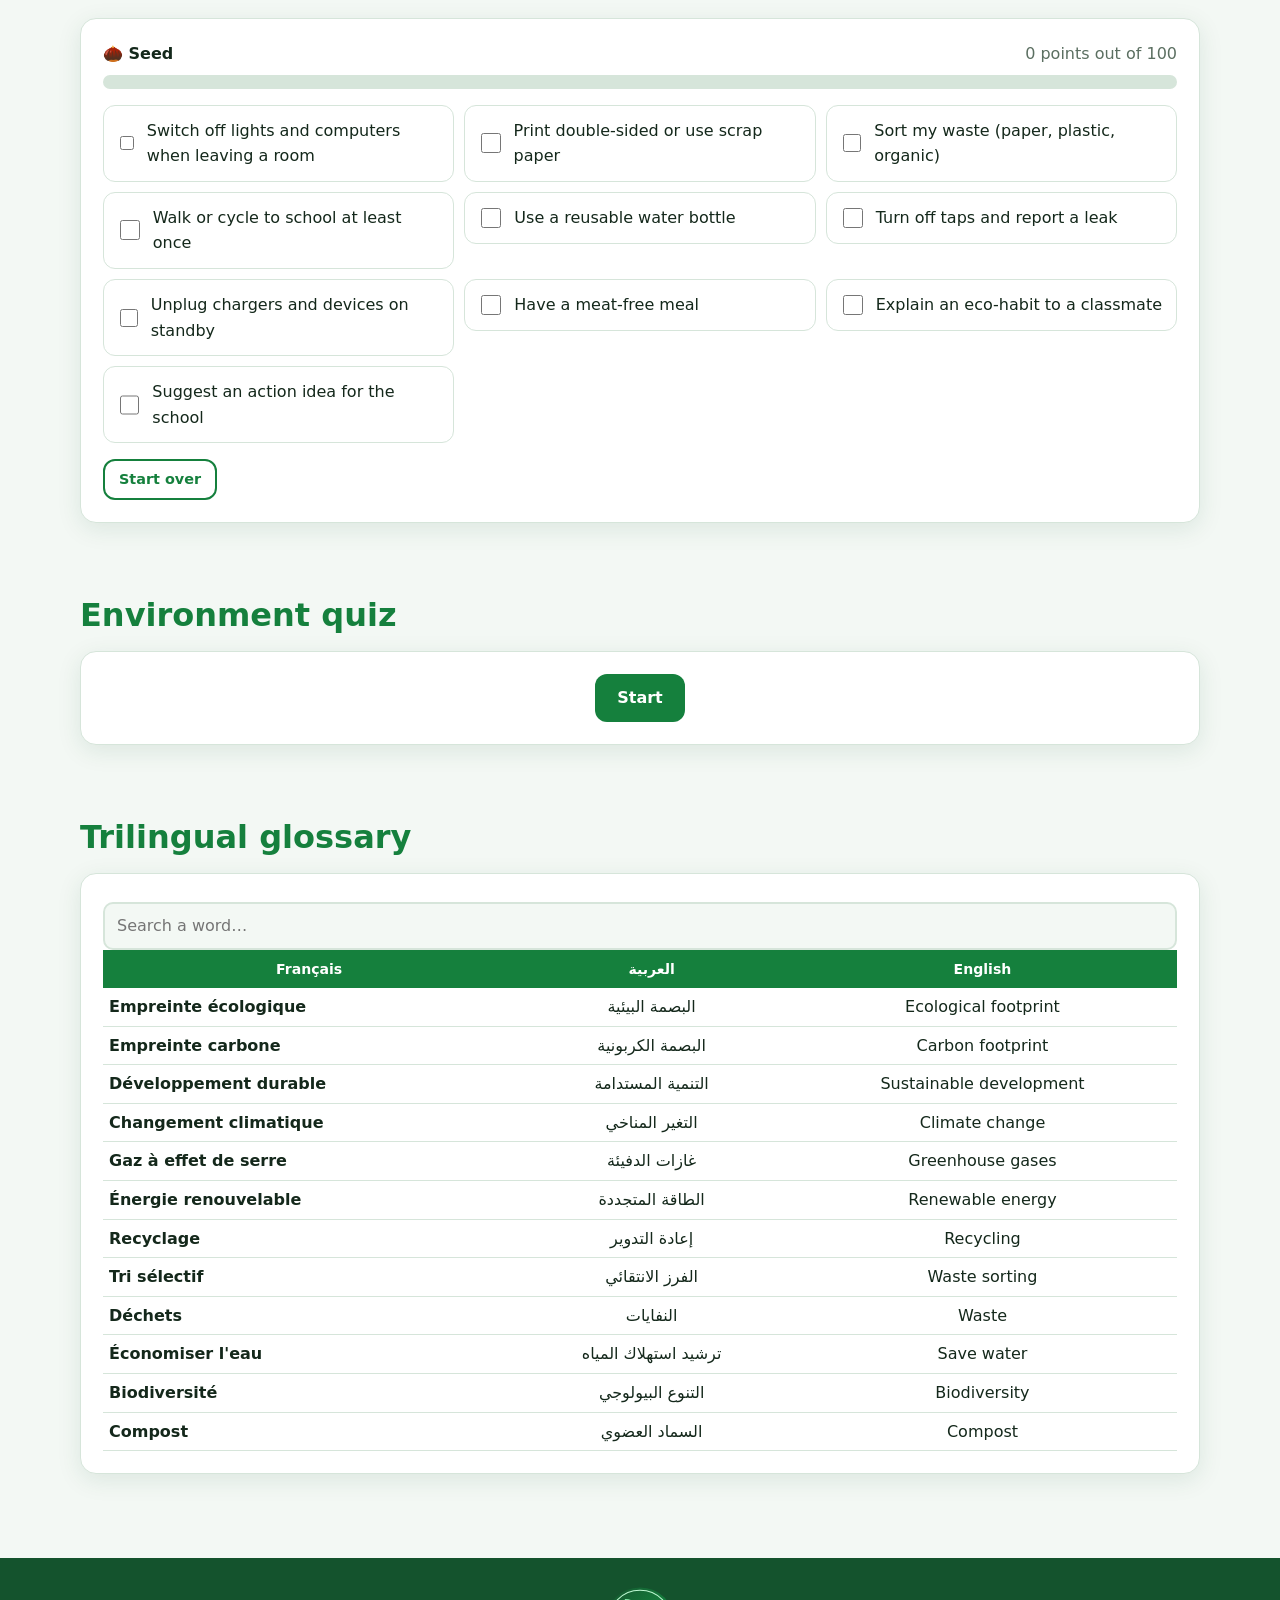
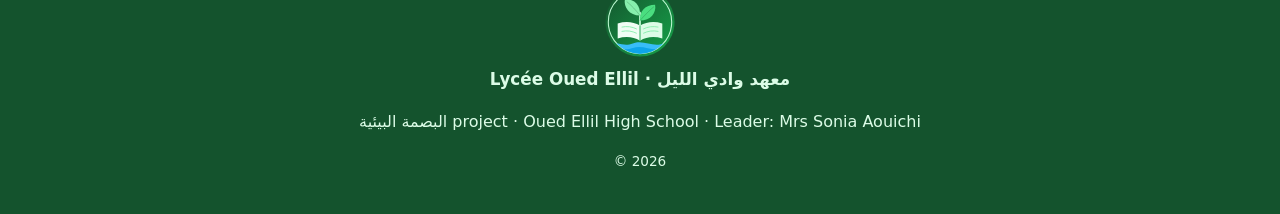
==== commit 85f1db65: "Ajout d'un logo écologique original pour le Lycée Oued Ellil Co-Authored-By: Claude Sonnet 5.5 <nore" ====
--- a/index.html
+++ b/index.html
@@ -5,6 +5,7 @@
   <meta name="viewport" content="width=device-width, initial-scale=1">
   <meta name="description" content="البصمة البيئية – Empreinte écologique – Ecological footprint : projet du Lycée Oued Ellil">
   <meta name="theme-color" content="#14532d">
+  <link rel="icon" type="image/svg+xml" href="img/favicon.svg">
   <title>البصمة البيئية · Empreinte écologique</title>
   <link rel="stylesheet" href="css/style.css">
 </head>
@@ -14,7 +15,7 @@
   <header class="topbar">
     <div class="topbar-inner">
       <div class="brand">
-        <span class="brand-icon" aria-hidden="true">🌿</span>
+        <img class="brand-logo" src="img/logo.svg" alt="Logo du Lycée Oued Ellil" width="48" height="48">
         <div>
           <strong data-i18n="app.title">Empreinte écologique</strong>
           <small data-i18n="app.sub"></small>
@@ -230,6 +231,8 @@
   </main>
 
   <footer class="footer">
+    <img class="footer-logo" src="img/logo.svg" alt="Logo du Lycée Oued Ellil" width="72" height="72">
+    <p class="school">Lycée Oued Ellil · معهد وادي الليل</p>
     <p data-i18n="footer.text"></p>
     <p class="small">© <span id="year"></span></p>
   </footer>
--- a/css/style.css
+++ b/css/style.css
@@ -52,7 +52,9 @@
   padding: 10px 0;
 }
 .brand { display: flex; align-items: center; gap: 10px; margin-inline-end: auto; }
-.brand-icon { font-size: 1.8rem; }
+.brand-logo { width: 48px; height: 48px; display: block; }
+.footer-logo { width: 72px; height: 72px; display: block; margin: 0 auto 8px; }
+.school { font-weight: 700; font-size: 1.05rem; margin: 0 0 6px; }
 .brand small { display: block; color: var(--muted); font-size: .78rem; }
 .nav { display: flex; gap: 4px; flex-wrap: wrap; }
 .nav a {
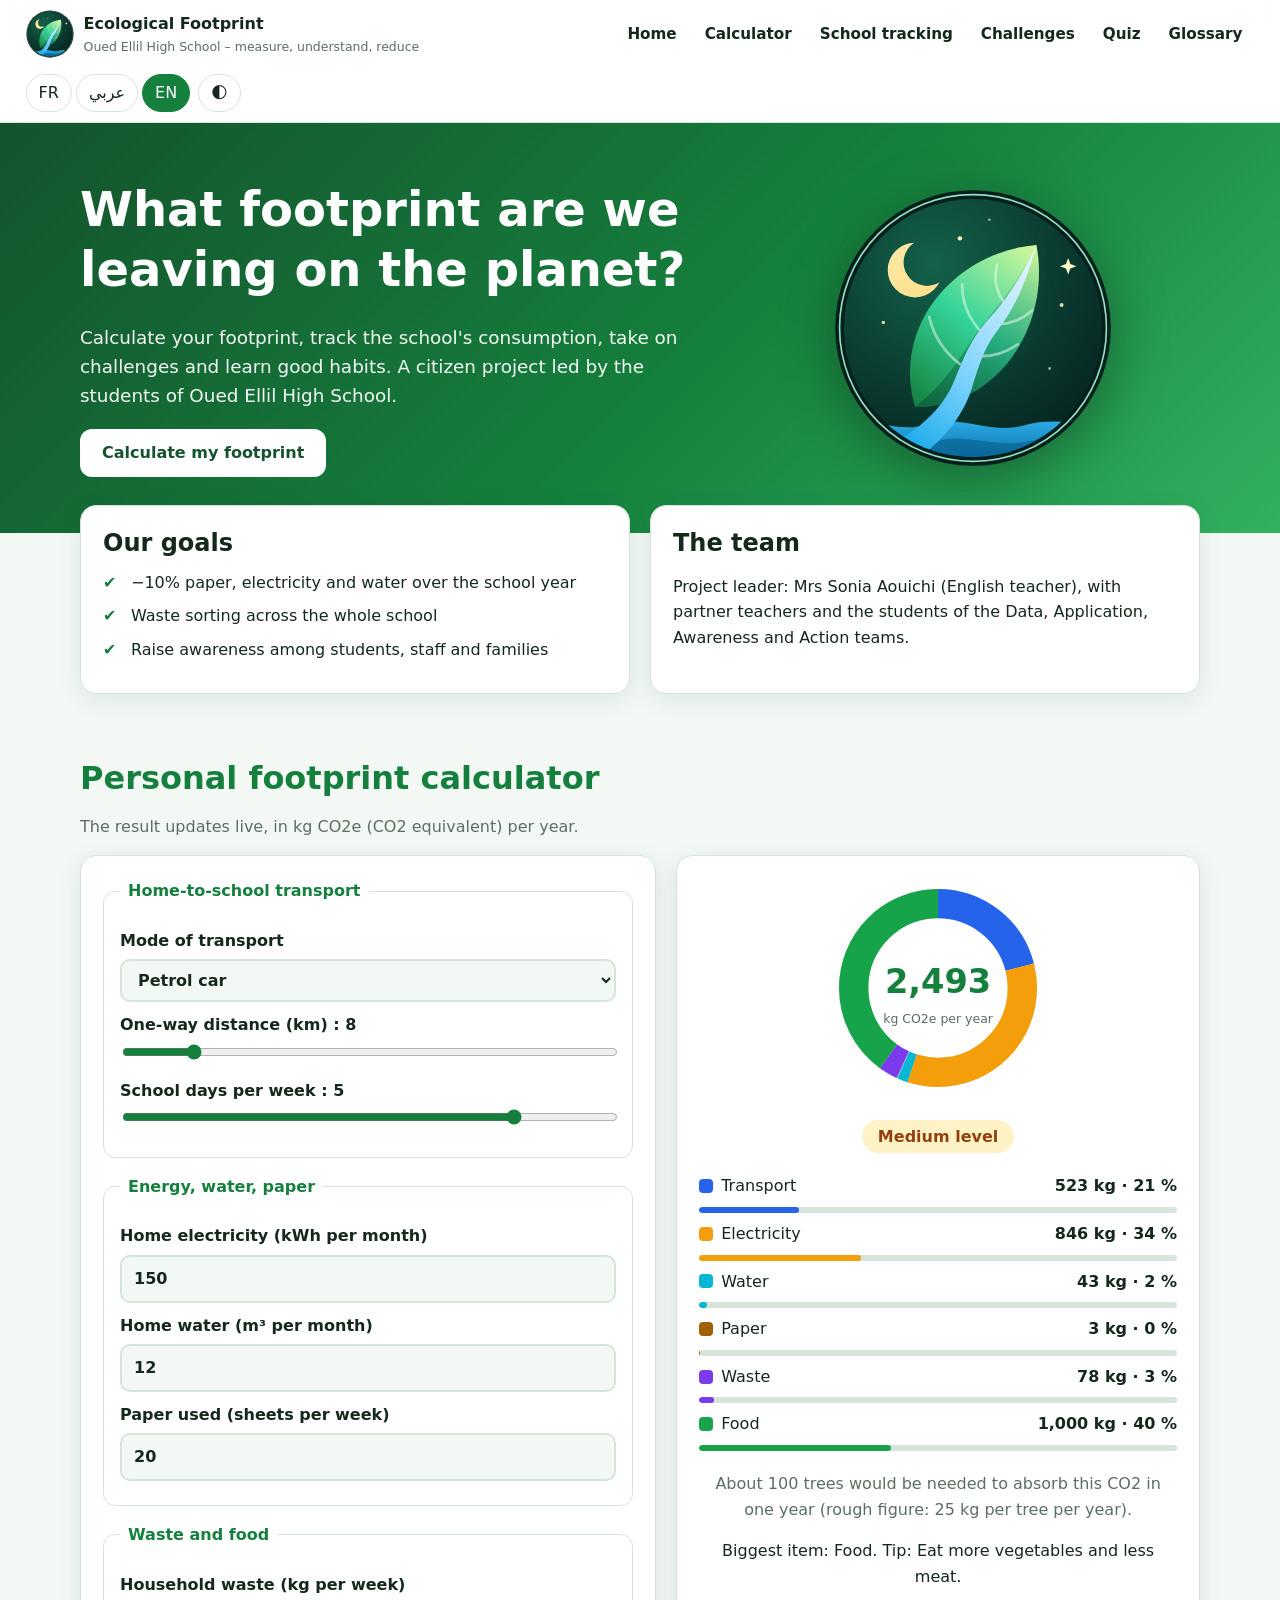
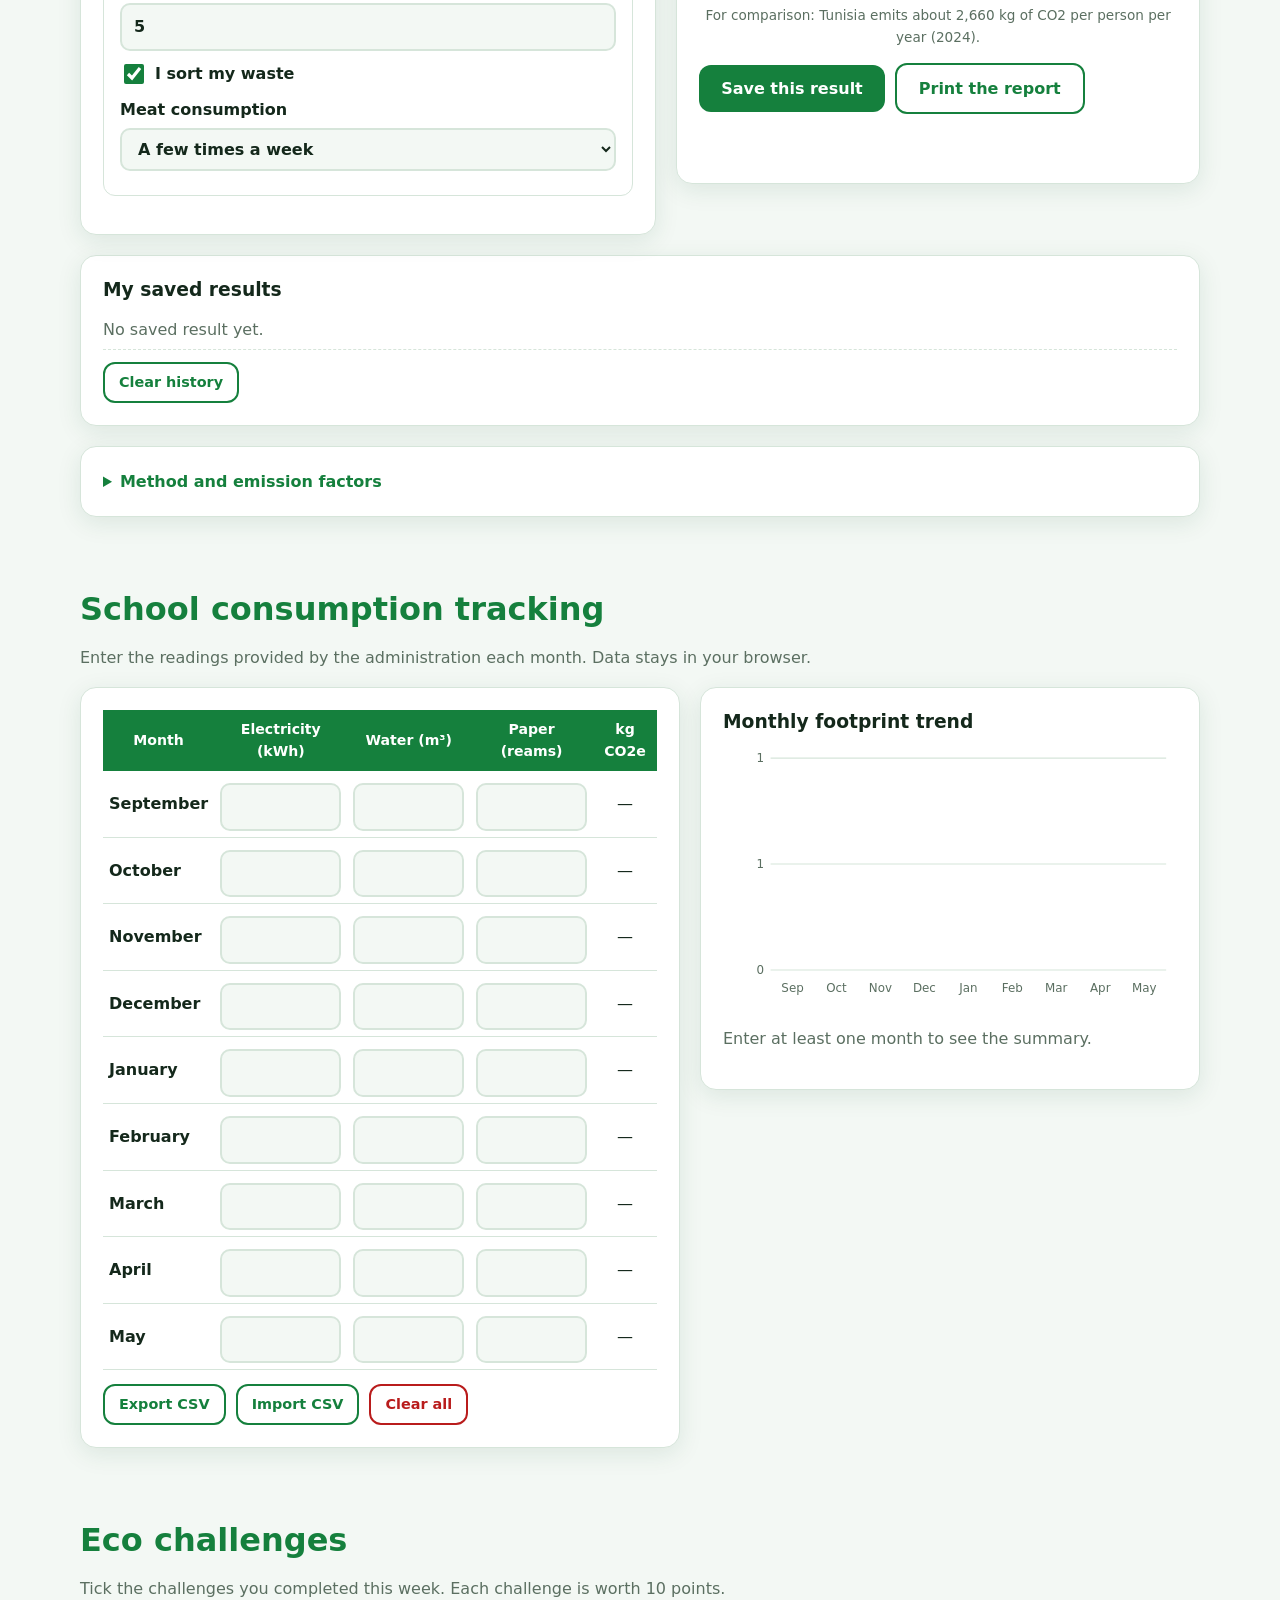
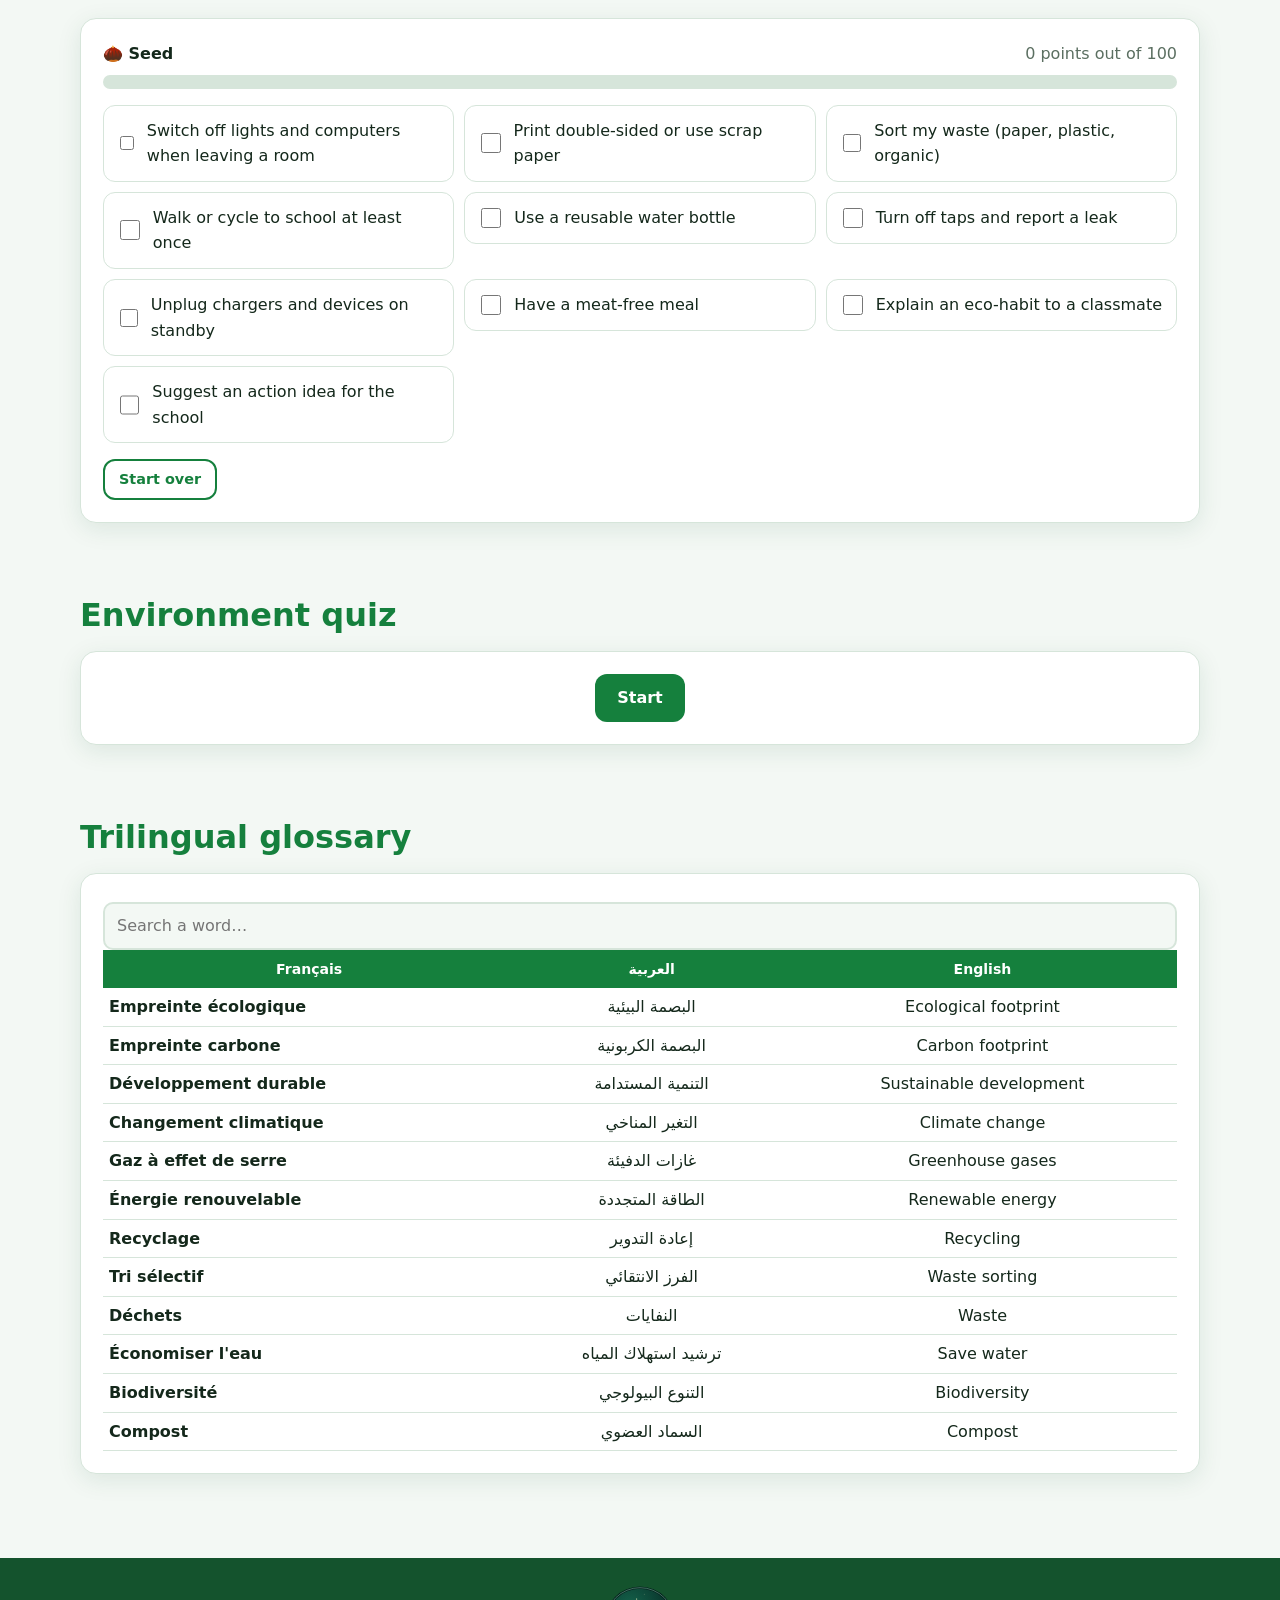
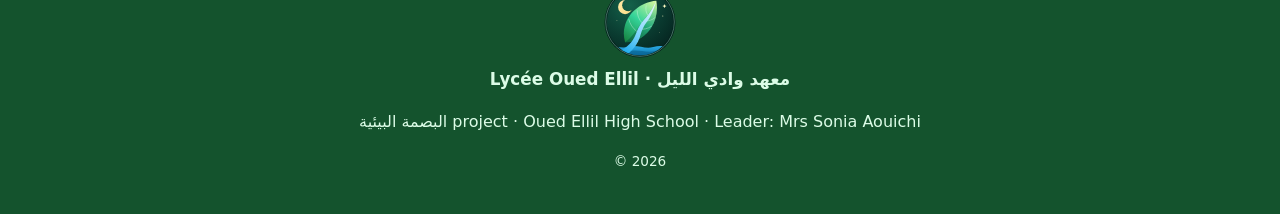
==== commit 1486d9b7: "Nouveau logo : feuille, oued et croissant de lune (Oued Ellil) Co-Authored-By: Claude Fable 5.2 <nor" ====
--- a/index.html
+++ b/index.html
@@ -50,13 +50,7 @@
           <a class="btn" href="#calculateur" data-i18n="hero.cta"></a>
         </div>
         <div class="hero-art" aria-hidden="true">
-          <svg viewBox="0 0 200 200" role="img">
-            <circle cx="100" cy="100" r="90" fill="rgba(255,255,255,.12)"/>
-            <circle cx="100" cy="100" r="62" fill="rgba(255,255,255,.18)"/>
-            <path d="M100 150 V92" stroke="#fff" stroke-width="7" stroke-linecap="round"/>
-            <path d="M100 118 C70 118 58 96 60 74 C86 74 100 90 100 118 Z" fill="#bbf7d0"/>
-            <path d="M100 100 C130 100 144 78 142 56 C116 56 100 72 100 100 Z" fill="#86efac"/>
-          </svg>
+          <img src="img/logo.svg" alt="" width="280" height="280">
         </div>
       </div>
     </section>
--- a/css/style.css
+++ b/css/style.css
@@ -93,7 +93,7 @@
 .lead { font-size: 1.15rem; max-width: 56ch; opacity: .95; }
 .hero .btn { background: #fff; color: #14532d; }
 .hero-grid { display: grid; grid-template-columns: 1.4fr 1fr; gap: 32px; align-items: center; }
-.hero-art svg { width: min(280px, 100%); display: block; margin-inline: auto; animation: float 5s ease-in-out infinite; }
+.hero-art img { height: auto; filter: drop-shadow(0 12px 28px rgba(0,0,0,.35)); width: min(280px, 100%); display: block; margin-inline: auto; animation: float 5s ease-in-out infinite; }
 @keyframes float { 50% { transform: translateY(-10px); } }
 
 /* Cartes et sections */
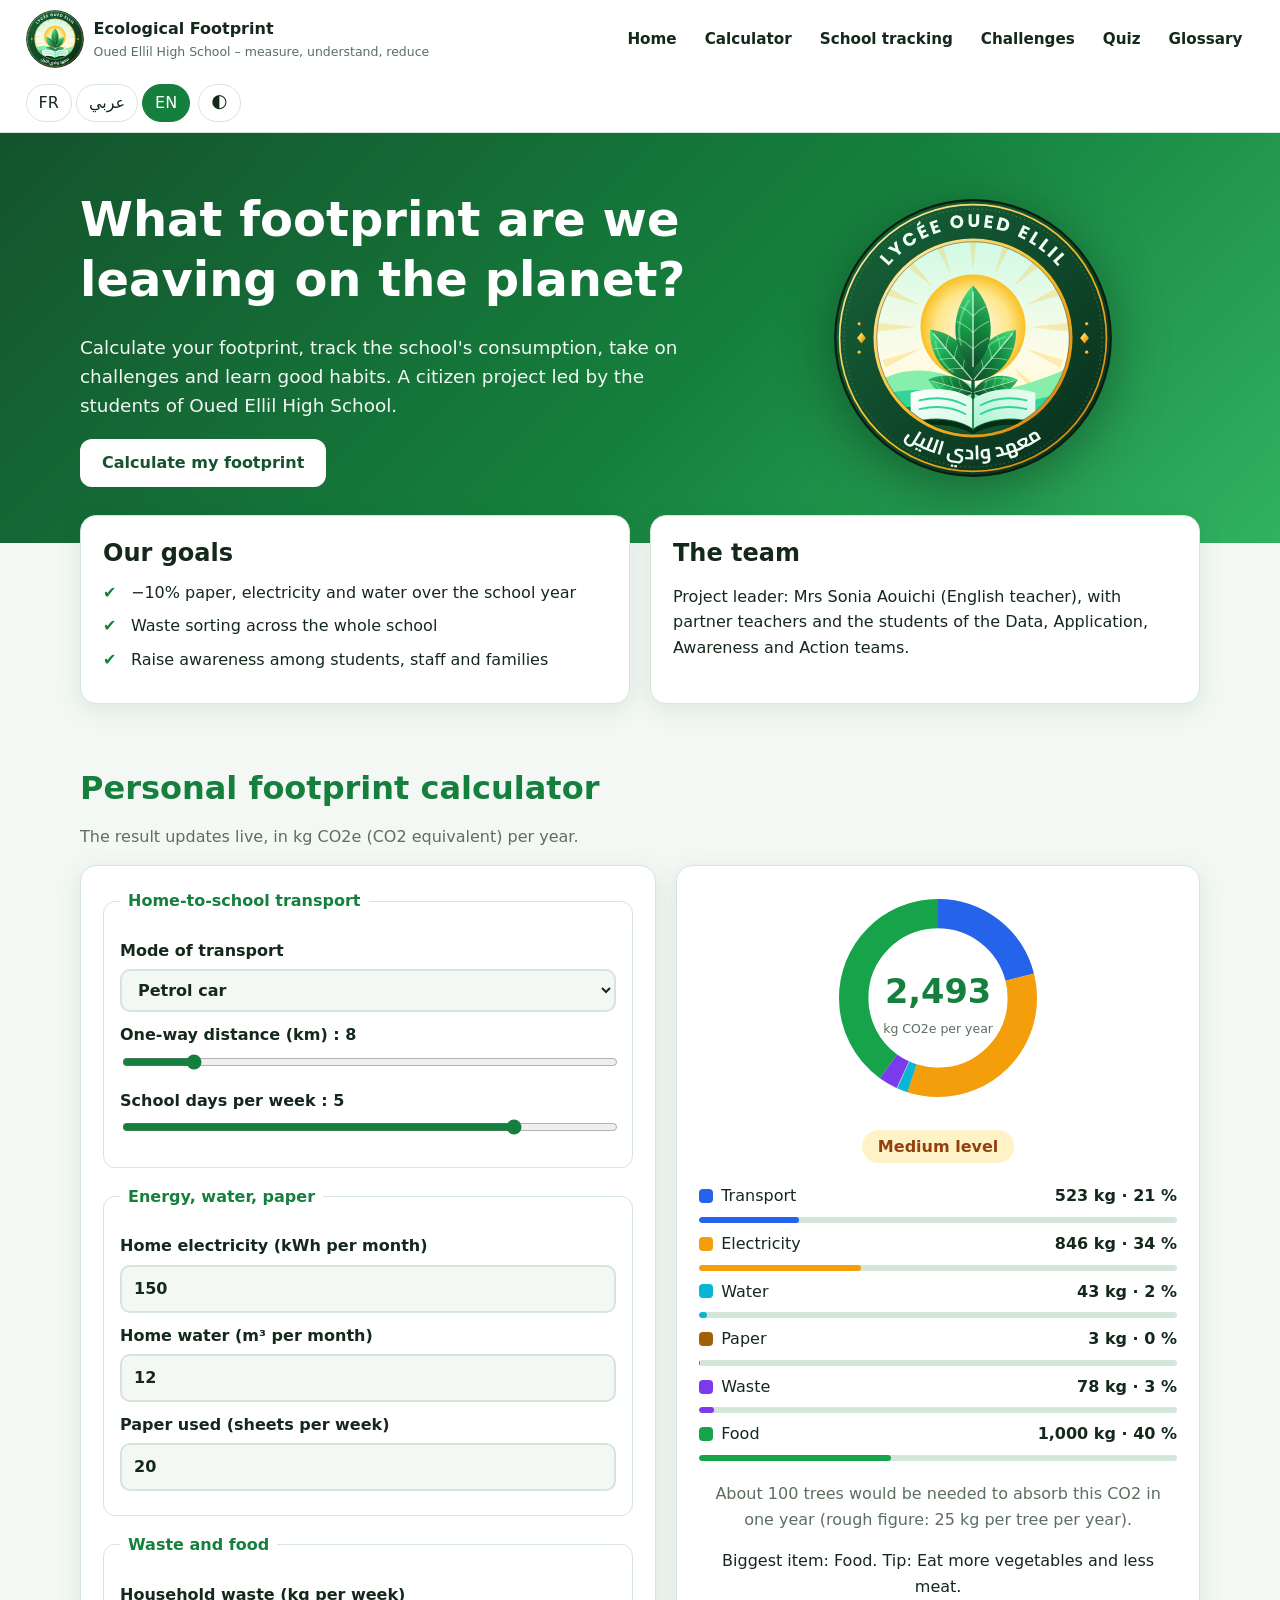
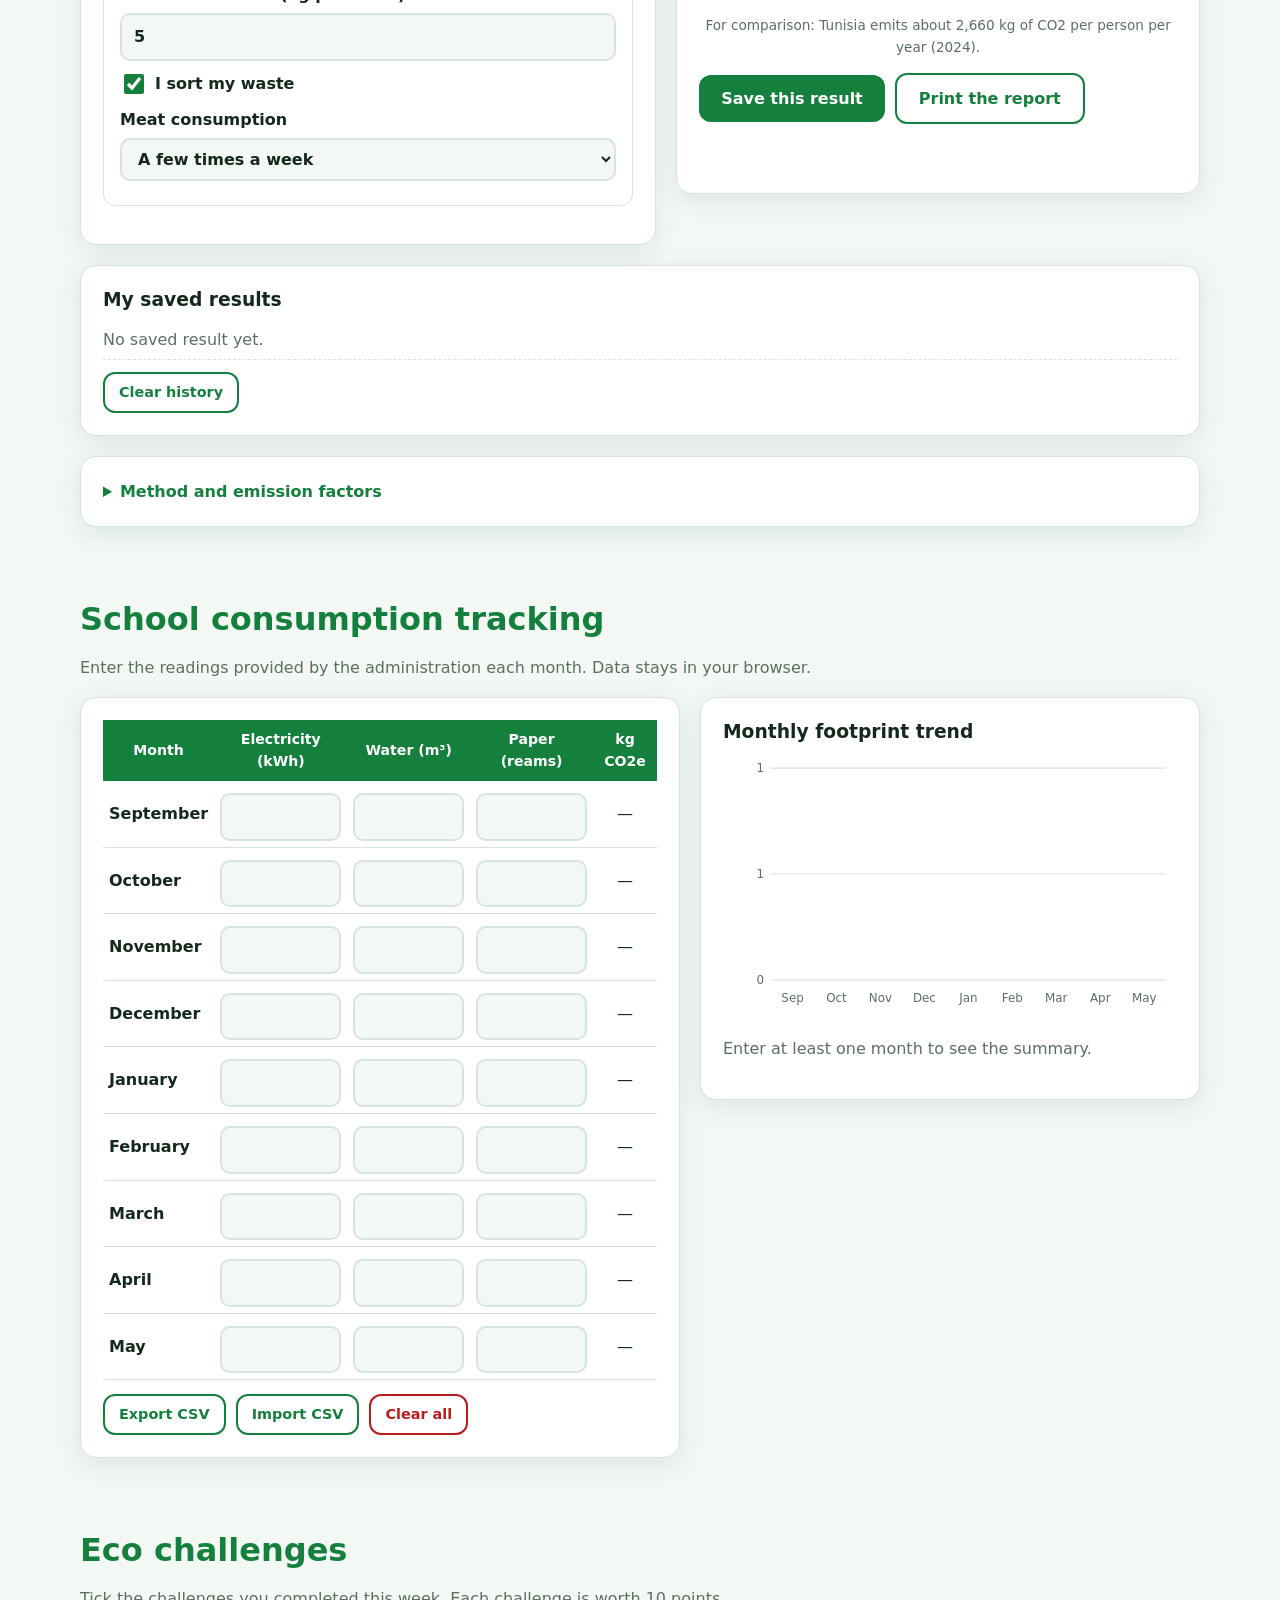
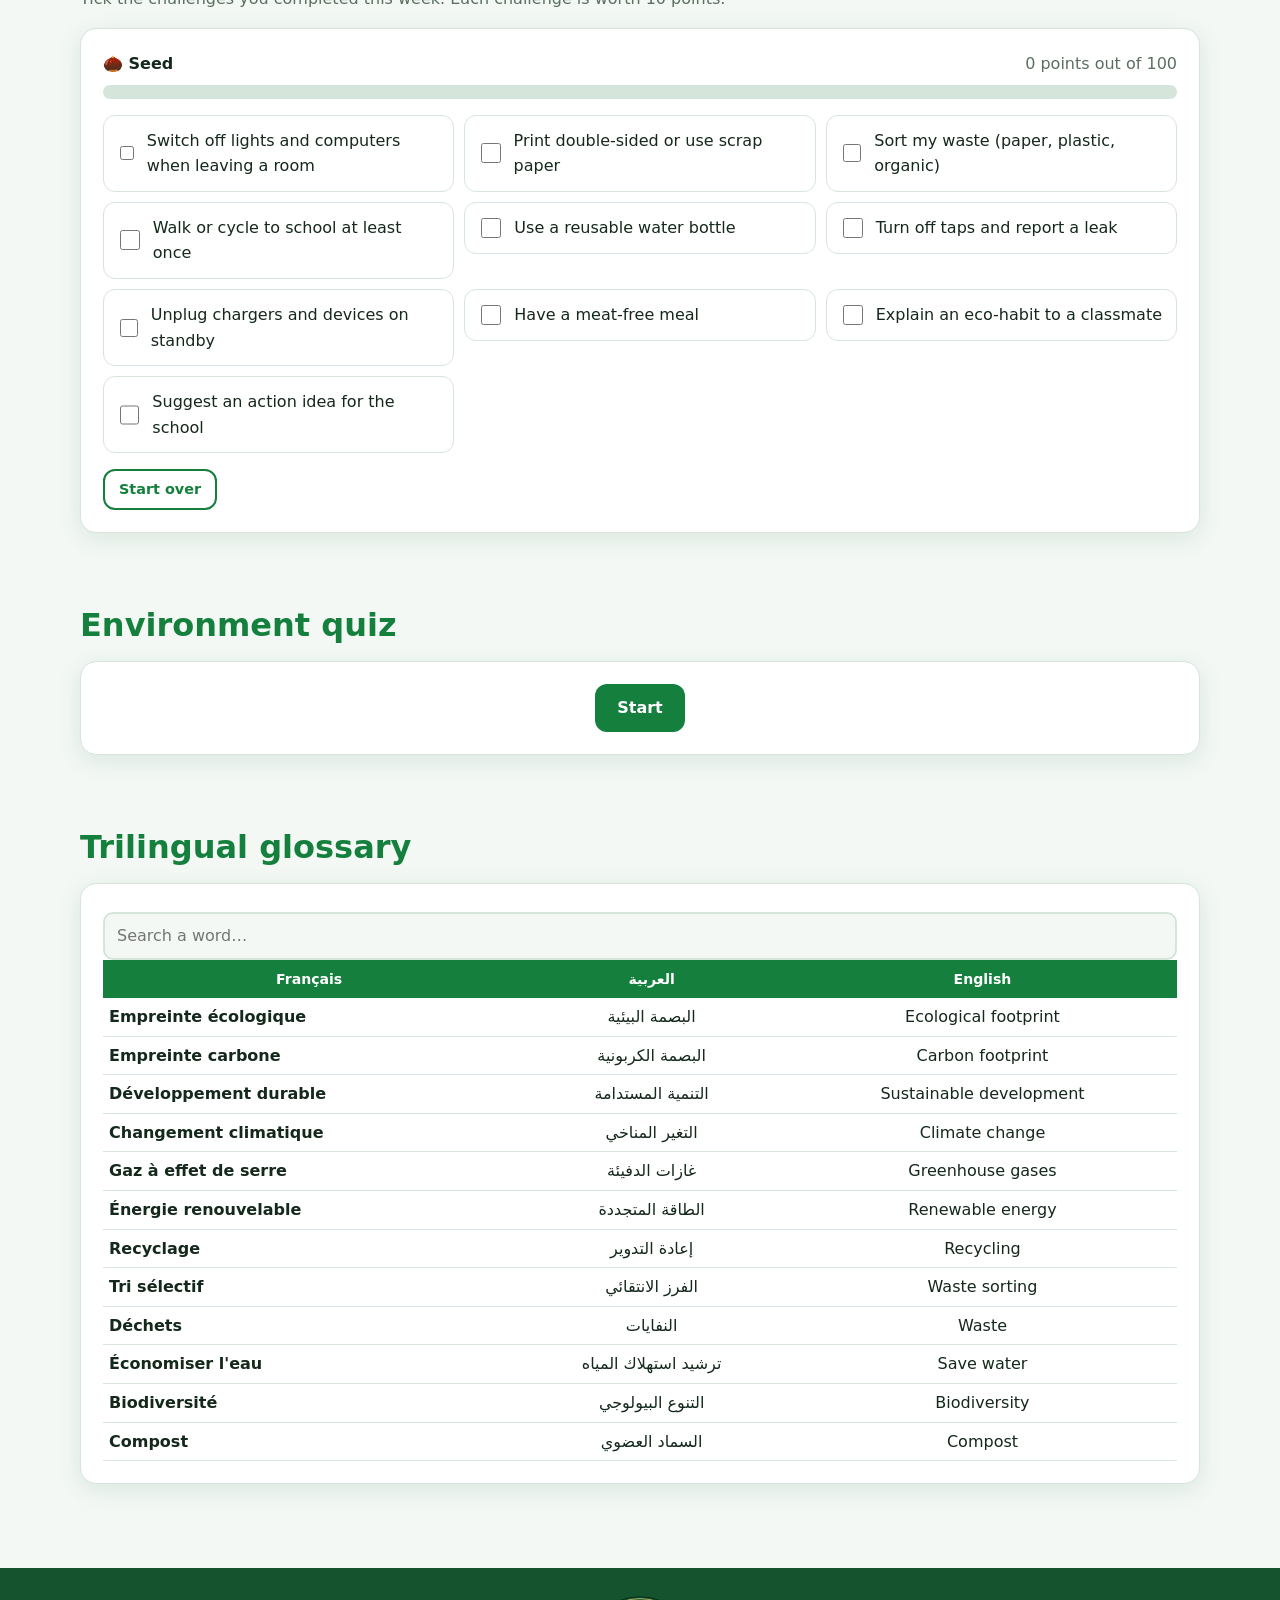
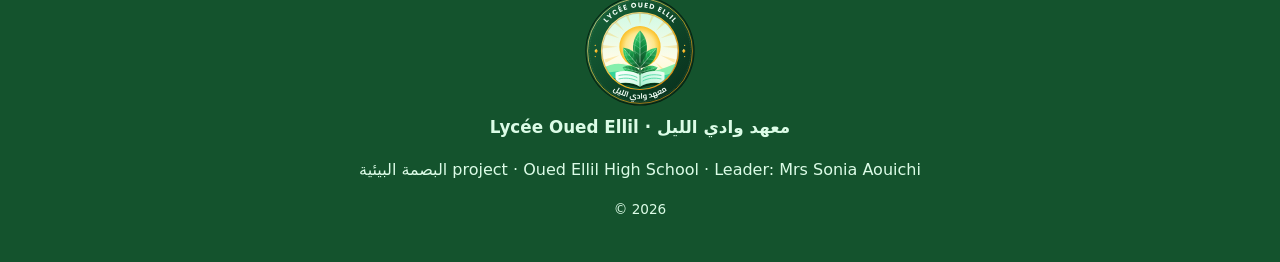
==== commit db6cd487: "Logo travaillé : emblème avec nom du lycée en français et en arabe Co-Authored-By: Claude Fable 5.2 " ====
--- a/index.html
+++ b/index.html
@@ -15,7 +15,7 @@
   <header class="topbar">
     <div class="topbar-inner">
       <div class="brand">
-        <img class="brand-logo" src="img/logo.svg" alt="Logo du Lycée Oued Ellil" width="48" height="48">
+        <img class="brand-logo" src="img/logo.svg" alt="Logo du Lycée Oued Ellil" width="58" height="58">
         <div>
           <strong data-i18n="app.title">Empreinte écologique</strong>
           <small data-i18n="app.sub"></small>
@@ -225,7 +225,7 @@
   </main>
 
   <footer class="footer">
-    <img class="footer-logo" src="img/logo.svg" alt="Logo du Lycée Oued Ellil" width="72" height="72">
+    <img class="footer-logo" src="img/logo.svg" alt="Logo du Lycée Oued Ellil" width="110" height="110">
     <p class="school">Lycée Oued Ellil · معهد وادي الليل</p>
     <p data-i18n="footer.text"></p>
     <p class="small">© <span id="year"></span></p>
--- a/css/style.css
+++ b/css/style.css
@@ -52,8 +52,8 @@
   padding: 10px 0;
 }
 .brand { display: flex; align-items: center; gap: 10px; margin-inline-end: auto; }
-.brand-logo { width: 48px; height: 48px; display: block; }
-.footer-logo { width: 72px; height: 72px; display: block; margin: 0 auto 8px; }
+.brand-logo { width: 58px; height: 58px; display: block; }
+.footer-logo { width: 110px; height: 110px; display: block; margin: 0 auto 8px; }
 .school { font-weight: 700; font-size: 1.05rem; margin: 0 0 6px; }
 .brand small { display: block; color: var(--muted); font-size: .78rem; }
 .nav { display: flex; gap: 4px; flex-wrap: wrap; }
